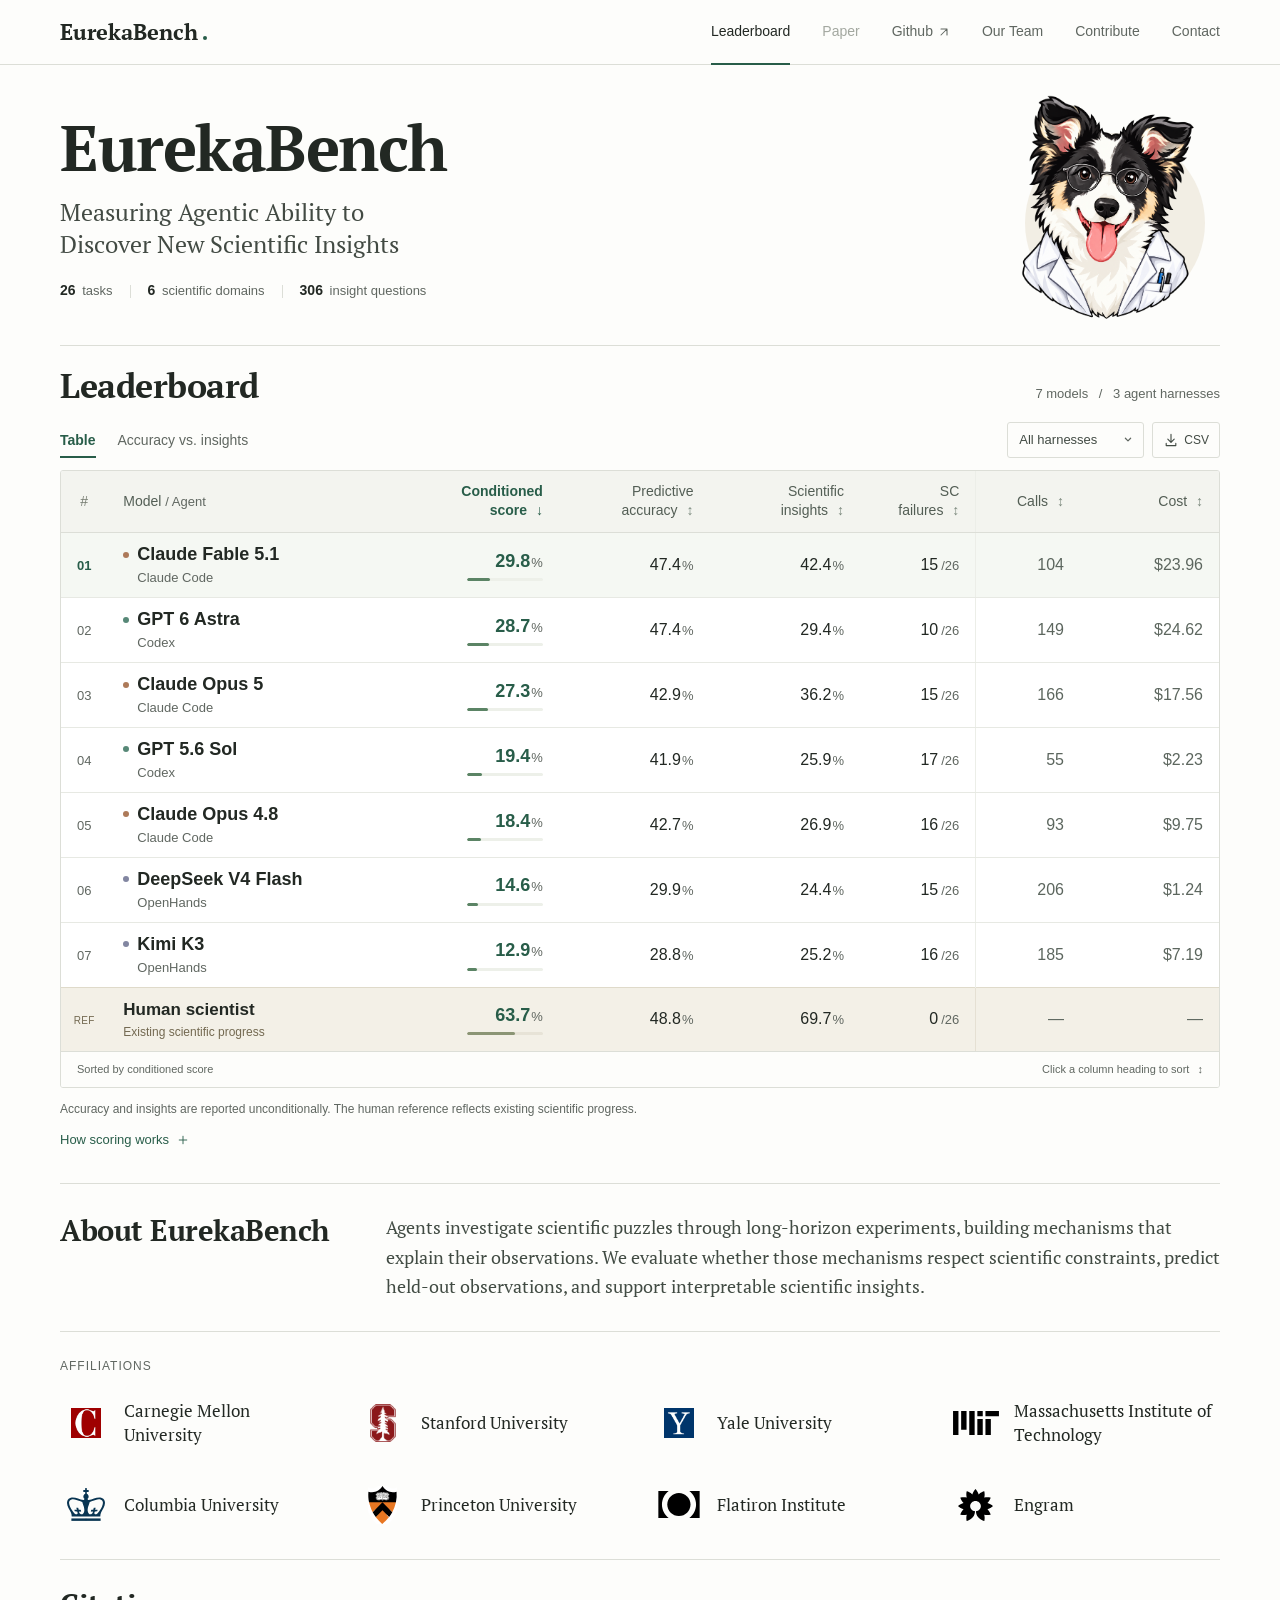
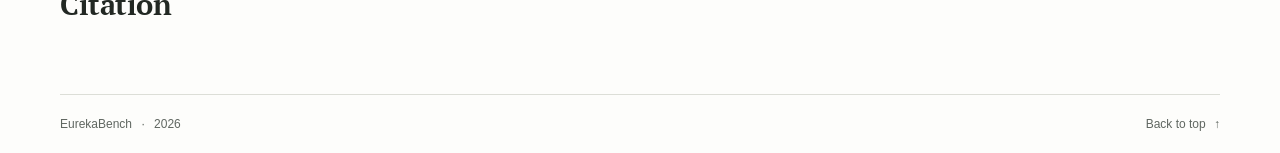
==== index.html @ bd85d1d8 "update" ====
<!doctype html>
<html lang="en">
<head>
  <meta charset="utf-8">
  <meta name="viewport" content="width=device-width, initial-scale=1">
  <meta name="theme-color" content="#faf9f6">
  <meta name="description" content="EurekaBench measures AI agents' ability to discover scientific insights through experiments. Explore results across 26 tasks and six scientific domains.">
  <meta property="og:title" content="EurekaBench">
  <meta property="og:description" content="Measuring Agentic Ability to Discover New Scientific Insights">
  <meta property="og:type" content="website">
  <title>EurekaBench — Scientific Discovery Benchmark</title>
  <link rel="icon" href="assets/eurekabench-logo.png" type="image/png">
  <link rel="stylesheet" href="styles.css">
  <link rel="stylesheet" href="scatter.css">
  <script src="app.js" defer></script>
  <script src="scatter.js" defer></script>
</head>
<body>
  <a class="skip-link" href="#main">Skip to content</a>
  <header class="site-header">
    <div class="header-inner">
      <a class="wordmark" href="index.html" aria-label="EurekaBench home">EurekaBench<span class="wordmark-dot" aria-hidden="true"></span></a>
      <nav aria-label="Main navigation">
        <a class="nav-link active" href="index.html" aria-current="page">Leaderboard</a>
        <span class="nav-link nav-link-unavailable" role="link" aria-disabled="true" title="Paper coming soon">Paper</span>
        <a class="nav-link" id="github-link" href="https://github.com/EurekaBench" target="_blank" rel="noopener">Github<svg aria-hidden="true" viewBox="0 0 16 16"><path d="M4 12 12 4M4 4h8v8"/></svg></a>
        <a class="nav-link" href="team.html">Our Team</a>
        <a class="nav-link" href="contribute.html">Contribute</a>
        <a class="nav-link" href="contact.html">Contact</a>
      </nav>
    </div>
  </header>

  <main id="main" class="page-width">
    <section class="hero" aria-labelledby="site-title">
      <div class="hero-copy">
        <h1 id="site-title">EurekaBench</h1>
        <p class="paper-title">Measuring Agentic Ability to<br>Discover New Scientific Insights</p>
        <div class="benchmark-stats" aria-label="Benchmark size">
          <span><strong>26</strong> tasks</span><i aria-hidden="true"></i>
          <span><strong>6</strong> scientific domains</span><i aria-hidden="true"></i>
          <span><strong>306</strong> insight questions</span>
        </div>
      </div>
      <div class="hero-art"><div class="logo-backdrop" aria-hidden="true"></div><img src="assets/eurekabench-logo.png" alt="EurekaBench's border collie scientist, wearing glasses and a lab coat" width="1254" height="1254" fetchpriority="high"></div>
    </section>

    <section class="leaderboard-section" id="leaderboard" aria-labelledby="leaderboard-title">
      <div class="section-header">
        <div class="heading-with-marker"><h2 id="leaderboard-title">Leaderboard</h2></div>
        <p id="results-status" class="leaderboard-summary" aria-live="polite"><strong>7</strong> models <span aria-hidden="true">/</span> <strong>3</strong> agent harnesses</p>
      </div>
      <div class="leaderboard-toolbar">
        <div class="results-view" role="tablist" aria-label="Results view"><button id="table-tab" type="button" role="tab" aria-selected="true" aria-controls="table-panel" tabindex="0">Table</button><button id="chart-tab" type="button" role="tab" aria-selected="false" aria-controls="chart-panel" tabindex="-1">Accuracy vs. insights</button></div>
        <div class="table-controls">
          <label class="select-wrap"><span class="visually-hidden">Filter by agent harness</span><select id="harness-filter"><option value="all">All harnesses</option><option value="Claude Code">Claude Code</option><option value="Codex">Codex</option><option value="OpenHands">OpenHands</option></select><svg aria-hidden="true" viewBox="0 0 16 16"><path d="m5 6 3 3 3-3"/></svg></label>
          <button id="download-results" class="download-button" type="button" aria-label="Download all leaderboard results as CSV" title="Download all results as CSV"><svg aria-hidden="true" viewBox="0 0 20 20"><path d="M10 3v10m-4-4 4 4 4-4M4 14v3h12v-3"/></svg><span>CSV</span></button>
        </div>
      </div>
      <div id="table-panel" role="tabpanel" aria-labelledby="table-tab">
      <div class="table-frame">
        <div class="table-scroll" tabindex="0" role="region" aria-label="EurekaBench leaderboard; scroll horizontally to see all columns on a small screen">
          <table id="results-table">
            <caption class="visually-hidden">Main manuscript results. AI models ranked by conditioned score. The human scientist reference is listed separately. Select a metric heading to sort.</caption>
            <colgroup><col class="rank-col"><col class="model-col"><col class="score-col"><col class="accuracy-col"><col class="insights-col"><col class="failures-col"><col class="calls-col"><col class="cost-col"></colgroup>
            <thead>
              <tr>
                <th scope="col" class="rank-heading">#</th>
                <th scope="col" class="model-heading">Model <span class="header-secondary">/ Agent</span></th>
                <th scope="col" aria-sort="descending"><button type="button" class="sort-button primary-sort" data-sort="score" aria-label="Sort by conditioned score">Conditioned<br>score <span class="sort-arrow" aria-hidden="true">↓</span></button></th>
                <th scope="col"><button type="button" class="sort-button" data-sort="accuracy" aria-label="Sort by predictive accuracy">Predictive<br>accuracy <span class="sort-arrow" aria-hidden="true">↕</span></button></th>
                <th scope="col"><button type="button" class="sort-button" data-sort="insights" aria-label="Sort by scientific insights">Scientific<br>insights <span class="sort-arrow" aria-hidden="true">↕</span></button></th>
                <th scope="col"><button type="button" class="sort-button" data-sort="failures" aria-label="Sort by scientific constraint failures">SC<br>failures <span class="sort-arrow" aria-hidden="true">↕</span></button></th>
                <th scope="col" class="efficiency-cell"><button type="button" class="sort-button" data-sort="calls" aria-label="Sort by calls">Calls <span class="sort-arrow" aria-hidden="true">↕</span></button></th>
                <th scope="col"><button type="button" class="sort-button" data-sort="cost" aria-label="Sort by cost in US dollars">Cost <span class="sort-arrow" aria-hidden="true">↕</span></button></th>
              </tr>
            </thead>
            <tbody id="model-results">
              <tr id="fable-51" class="is-leader" data-model="Claude Fable 5.1" data-harness="Claude Code" data-score="29.8" data-accuracy="47.4" data-insights="42.4" data-failures="15" data-calls="104" data-cost="23.96">
                <td><span class="rank">01</span></td>
                <td class="model-cell"><span class="model-name"><span class="provider-dot claude" aria-hidden="true"></span>Claude Fable 5.1</span><span class="harness">Claude Code</span></td>
                <td><span class="score-value">29.8<span class="unit">%</span></span><span class="score-track" aria-hidden="true"><span style="--score:29.8%"></span></span></td>
                <td>47.4<span class="unit">%</span></td>
                <td>42.4<span class="unit">%</span></td>
                <td>15<span class="failure-total">/26</span></td>
                <td class="efficiency-cell efficiency-number">104</td>
                <td class="efficiency-number">$23.96</td>
              </tr>
              <tr id="gpt-6-astra" class="" data-model="GPT 6 Astra" data-harness="Codex" data-score="28.7" data-accuracy="47.4" data-insights="29.4" data-failures="10" data-calls="149" data-cost="24.62">
                <td><span class="rank">02</span></td>
                <td class="model-cell"><span class="model-name"><span class="provider-dot codex" aria-hidden="true"></span>GPT 6 Astra</span><span class="harness">Codex</span></td>
                <td><span class="score-value">28.7<span class="unit">%</span></span><span class="score-track" aria-hidden="true"><span style="--score:28.7%"></span></span></td>
                <td>47.4<span class="unit">%</span></td>
                <td>29.4<span class="unit">%</span></td>
                <td>10<span class="failure-total">/26</span></td>
                <td class="efficiency-cell efficiency-number">149</td>
                <td class="efficiency-number">$24.62</td>
              </tr>
              <tr id="opus-5" class="" data-model="Claude Opus 5" data-harness="Claude Code" data-score="27.3" data-accuracy="42.9" data-insights="36.2" data-failures="15" data-calls="166" data-cost="17.56">
                <td><span class="rank">03</span></td>
                <td class="model-cell"><span class="model-name"><span class="provider-dot claude" aria-hidden="true"></span>Claude Opus 5</span><span class="harness">Claude Code</span></td>
                <td><span class="score-value">27.3<span class="unit">%</span></span><span class="score-track" aria-hidden="true"><span style="--score:27.3%"></span></span></td>
                <td>42.9<span class="unit">%</span></td>
                <td>36.2<span class="unit">%</span></td>
                <td>15<span class="failure-total">/26</span></td>
                <td class="efficiency-cell efficiency-number">166</td>
                <td class="efficiency-number">$17.56</td>
              </tr>
              <tr id="gpt-56-sol" class="" data-model="GPT 5.6 Sol" data-harness="Codex" data-score="19.4" data-accuracy="41.9" data-insights="25.9" data-failures="17" data-calls="55" data-cost="2.23">
                <td><span class="rank">04</span></td>
                <td class="model-cell"><span class="model-name"><span class="provider-dot codex" aria-hidden="true"></span>GPT 5.6 Sol</span><span class="harness">Codex</span></td>
                <td><span class="score-value">19.4<span class="unit">%</span></span><span class="score-track" aria-hidden="true"><span style="--score:19.4%"></span></span></td>
                <td>41.9<span class="unit">%</span></td>
                <td>25.9<span class="unit">%</span></td>
                <td>17<span class="failure-total">/26</span></td>
                <td class="efficiency-cell efficiency-number">55</td>
                <td class="efficiency-number">$2.23</td>
              </tr>
              <tr id="opus-48" class="" data-model="Claude Opus 4.8" data-harness="Claude Code" data-score="18.4" data-accuracy="42.7" data-insights="26.9" data-failures="16" data-calls="93" data-cost="9.75">
                <td><span class="rank">05</span></td>
                <td class="model-cell"><span class="model-name"><span class="provider-dot claude" aria-hidden="true"></span>Claude Opus 4.8</span><span class="harness">Claude Code</span></td>
                <td><span class="score-value">18.4<span class="unit">%</span></span><span class="score-track" aria-hidden="true"><span style="--score:18.4%"></span></span></td>
                <td>42.7<span class="unit">%</span></td>
                <td>26.9<span class="unit">%</span></td>
                <td>16<span class="failure-total">/26</span></td>
                <td class="efficiency-cell efficiency-number">93</td>
                <td class="efficiency-number">$9.75</td>
              </tr>
              <tr id="deepseek-v4-flash" class="" data-model="DeepSeek V4 Flash" data-harness="OpenHands" data-score="14.6" data-accuracy="29.9" data-insights="24.4" data-failures="15" data-calls="206" data-cost="1.24">
                <td><span class="rank">06</span></td>
                <td class="model-cell"><span class="model-name"><span class="provider-dot openhands" aria-hidden="true"></span>DeepSeek V4 Flash</span><span class="harness">OpenHands</span></td>
                <td><span class="score-value">14.6<span class="unit">%</span></span><span class="score-track" aria-hidden="true"><span style="--score:14.6%"></span></span></td>
                <td>29.9<span class="unit">%</span></td>
                <td>24.4<span class="unit">%</span></td>
                <td>15<span class="failure-total">/26</span></td>
                <td class="efficiency-cell efficiency-number">206</td>
                <td class="efficiency-number">$1.24</td>
              </tr>
              <tr id="kimi-k3" class="" data-model="Kimi K3" data-harness="OpenHands" data-score="12.9" data-accuracy="28.8" data-insights="25.2" data-failures="16" data-calls="185" data-cost="7.19">
                <td><span class="rank">07</span></td>
                <td class="model-cell"><span class="model-name"><span class="provider-dot openhands" aria-hidden="true"></span>Kimi K3</span><span class="harness">OpenHands</span></td>
                <td><span class="score-value">12.9<span class="unit">%</span></span><span class="score-track" aria-hidden="true"><span style="--score:12.9%"></span></span></td>
                <td>28.8<span class="unit">%</span></td>
                <td>25.2<span class="unit">%</span></td>
                <td>16<span class="failure-total">/26</span></td>
                <td class="efficiency-cell efficiency-number">185</td>
                <td class="efficiency-number">$7.19</td>
              </tr>
            </tbody>
            <tfoot>
              <tr id="human-reference" class="reference-row" data-model="Human scientist" data-harness="Human reference" data-score="63.7" data-accuracy="48.8" data-insights="69.7" data-failures="0" data-calls="" data-cost="">
                <td><span class="reference-label">REF</span></td>
                <td class="model-cell"><span class="model-name">Human scientist</span><span class="harness">Existing scientific progress</span></td>
                <td><span class="score-value">63.7<span class="unit">%</span></span><span class="score-track" aria-hidden="true"><span style="--score:63.7%"></span></span></td>
                <td>48.8<span class="unit">%</span></td>
                <td>69.7<span class="unit">%</span></td>
                <td>0<span class="failure-total">/26</span></td>
                <td class="efficiency-cell efficiency-number">—</td>
                <td class="efficiency-number">—</td>
              </tr>
            </tfoot>
          </table>
        </div>
        <div class="table-bottom"><p id="sort-status" aria-live="polite">Sorted by conditioned score</p><span class="desktop-table-hint">Click a column heading to sort <span aria-hidden="true">↕</span></span><span class="mobile-table-hint">Swipe for more metrics <span aria-hidden="true">→</span></span></div>
      </div>
      </div>
      <div id="chart-panel" role="tabpanel" aria-labelledby="chart-tab" hidden>
        <div id="scatter-chart"></div>
        <div id="chart-detail" aria-live="polite">Hover over a model for its scores. Select a point to keep its details visible.</div>
      </div>
      <div class="leaderboard-notes"><p>Accuracy and insights are reported unconditionally. The human reference reflects existing scientific progress.</p><details class="scoring-details"><summary>How scoring works <svg aria-hidden="true" viewBox="0 0 16 16"><path d="M8 3v10M3 8h10"/></svg></summary><div class="scoring-content"><div><h3>Conditioned score</h3><p>Predictive-accuracy points and insight points are divided by their total number of criteria. A submission scores zero if it fails any scientific constraint. Scores are computed separately for both judges, then averaged.</p></div><div><h3>Predictive accuracy & insights</h3><p>Accuracy measures predictions on held-out data. Insights measure what can be derived from the submitted mechanism, assuming it is correct. Judges may run additional experiments to interpret and extrapolate the mechanism.</p></div><div><h3>Scientific constraints & reference</h3><p>SC failures count completed problems that fail either judge’s constraint tests, out of 26. The human reference uses existing scientific findings, rather than a matched four-hour run.</p></div></div></details></div>
    </section>

    <section class="about-section" id="about" aria-labelledby="about-title"><div class="heading-with-marker"><h2 id="about-title">About EurekaBench</h2></div><p>Agents investigate scientific puzzles through long-horizon experiments, building mechanisms that explain their observations. We evaluate whether those mechanisms respect scientific constraints, predict held-out observations, and support interpretable scientific insights.</p></section>

      <section class="institution-section home-affiliations" aria-labelledby="home-institutions-title">
        <h2 class="eyebrow" id="home-institutions-title">AFFILIATIONS</h2>
        <ul class="institution-list">
          <li class="institution institution-cmu"><a class="institution-link" href="https://www.cmu.edu/" target="_blank" rel="noopener noreferrer" title="Carnegie Mellon University"><span class="institution-mark" aria-hidden="true"><img src="assets/institutions/cmu-icon.ico" alt="" loading="lazy"></span><span class="institution-name">Carnegie Mellon University</span></a></li>
          <li class="institution institution-stanford"><a class="institution-link" href="https://www.stanford.edu/" target="_blank" rel="noopener noreferrer" title="Stanford University"><span class="institution-mark" aria-hidden="true"><img src="assets/institutions/stanford-icon.png" alt="" loading="lazy"></span><span class="institution-name">Stanford University</span></a></li>
          <li class="institution institution-yale"><a class="institution-link" href="https://www.yale.edu/" target="_blank" rel="noopener noreferrer" title="Yale University"><span class="institution-mark" aria-hidden="true"><img src="assets/institutions/yale-icon.png" alt="" loading="lazy"></span><span class="institution-name">Yale University</span></a></li>
          <li class="institution institution-mit"><a class="institution-link" href="https://www.mit.edu/" target="_blank" rel="noopener noreferrer" title="Massachusetts Institute of Technology"><span class="institution-mark" aria-hidden="true"><img src="assets/institutions/mit-icon.svg" alt="" loading="lazy"></span><span class="institution-name">Massachusetts Institute of Technology</span></a></li>
          <li class="institution institution-columbia"><a class="institution-link" href="https://www.columbia.edu/" target="_blank" rel="noopener noreferrer" title="Columbia University"><span class="institution-mark" aria-hidden="true"><img src="assets/institutions/columbia-icon.svg" alt="" loading="lazy"></span><span class="institution-name">Columbia University</span></a></li>
          <li class="institution institution-princeton"><a class="institution-link" href="https://www.princeton.edu/" target="_blank" rel="noopener noreferrer" title="Princeton University"><span class="institution-mark" aria-hidden="true"><img src="assets/institutions/princeton-icon.svg" alt="" loading="lazy"></span><span class="institution-name">Princeton University</span></a></li>
          <li class="institution institution-flatiron"><a class="institution-link" href="https://www.simonsfoundation.org/flatiron/" target="_blank" rel="noopener noreferrer" title="Flatiron Institute"><span class="institution-mark dark-logo" aria-hidden="true"><img src="assets/institutions/flatiron-icon.svg" alt="" loading="lazy"></span><span class="institution-name">Flatiron Institute</span></a></li>
          <li class="institution institution-engram"><a class="institution-link" href="https://engram.com/" target="_blank" rel="noopener noreferrer" title="Engram"><span class="institution-mark dark-logo" aria-hidden="true"><img src="assets/institutions/engram-icon.svg" alt="" loading="lazy"></span><span class="institution-name">Engram</span></a></li>
        </ul>
      </section>

      <section id="citation" class="citation-section" aria-labelledby="citation-title"><h2 id="citation-title">Citation</h2><pre id="citation-entry" class="citation-entry" aria-label="Citation entry, to be added"></pre></section>
  </main>

  <footer class="site-footer page-width"><span>EurekaBench <span aria-hidden="true">·</span> 2026</span><a href="#main">Back to top <span aria-hidden="true">↑</span></a></footer>
</body>
</html>
---- styles.css ----
@font-face { font-family: "PT Serif"; src: url("assets/fonts/pt-serif-regular.ttf") format("truetype"); font-weight: 400; font-style: normal; font-display: swap; }
@font-face { font-family: "PT Serif"; src: url("assets/fonts/pt-serif-bold.ttf") format("truetype"); font-weight: 700; font-style: normal; font-display: swap; }
:root {
  --paper: #fdfdfb;
  --white: #fff;
  --ink: #222823;
  --muted: #606761;
  --faint: #747b70;
  --green: #285d49;
  --green-light: #eff4ef;
  --line: #dcded7;
  --warm: #f2eee4;
  --sans: Arial, Helvetica, sans-serif;
  --serif: "PT Serif", Georgia, "Times New Roman", serif;
  --mono: "SFMono-Regular", Consolas, monospace;
  color-scheme: light;
}
* { box-sizing: border-box; }
html { scroll-behavior: auto; scroll-padding-top: 88px; }
body { margin: 0; background: var(--paper); color: var(--ink); font: 16px/1.55 var(--sans); -webkit-font-smoothing: antialiased; }
button, select { font: inherit; }
a { color: inherit; text-decoration: none; }
button, a, select, summary { -webkit-tap-highlight-color: transparent; }
button, summary { cursor: pointer; }
button { color: inherit; border: 0; touch-action: manipulation; }
button:focus-visible, a:focus-visible, select:focus-visible, summary:focus-visible, [tabindex]:focus-visible { outline: 2px solid var(--green); outline-offset: 4px; }
h1, h2, h3, p, ul, ol { margin: 0; }
ul { padding: 0; list-style: none; }
svg { fill: none; stroke: currentColor; stroke-width: 1.4; stroke-linecap: round; stroke-linejoin: round; }
[hidden] { display: none !important; }
.page-width { width: min(1160px, calc(100% - 80px)); margin-inline: auto; }
.visually-hidden { position: absolute; width: 1px; height: 1px; padding: 0; margin: -1px; overflow: hidden; clip: rect(0,0,0,0); white-space: nowrap; border: 0; }
.skip-link { position: fixed; top: -60px; left: 20px; z-index: 100; padding: 10px 20px; background: var(--white); border: 1px solid var(--green); }
.skip-link:focus { top: 12px; }

/* Journal typography: a traditional serif for reading, Arial for data and controls. */
.site-header { height: 65px; border-bottom: 1px solid var(--line); position: sticky; top: 0; z-index: 20; background: var(--paper); }
.header-inner { width: min(1160px, calc(100% - 80px)); height: 100%; margin: auto; display: flex; align-items: center; justify-content: space-between; gap: 28px; }
.wordmark { display: flex; align-items: baseline; gap: 5px; font: 700 22px/1 var(--serif); }
.wordmark-dot { display: inline-block; width: 4px; height: 4px; border-radius: 50%; background: var(--green); }
nav { height: 100%; display: flex; align-items: center; gap: 32px; }
.nav-link { height: 100%; display: inline-flex; align-items: center; gap: 5px; font-size: 14px; color: var(--muted); position: relative; }
.nav-link:hover, .nav-link.active { color: var(--ink); }
.nav-link.active::after { content: ""; position: absolute; bottom: -1px; height: 2px; background: var(--green); left: 0; right: 0; }
.nav-link svg { width: 12px; height: 12px; color: var(--muted); }
.hero { display: grid; grid-template-columns: 1fr 224px; align-items: center; gap: 44px; padding: 30px 0 26px; }
h1 { font: 700 clamp(46px, 5vw, 64px)/1.12 var(--serif); letter-spacing: -1.5px; margin: 0 0 12px; }
.paper-title { font: 400 24px/1.35 var(--serif); color: #424a43; }
.benchmark-stats { display: flex; align-items: center; gap: 17px; margin-top: 20px; color: var(--muted); font-size: 13px; white-space: nowrap; }
.benchmark-stats strong { font-size: 14px; font-weight: 700; color: var(--ink); margin-right: 3px; }
.benchmark-stats i { height: 13px; width: 1px; background: var(--line); }
.hero-art { position: relative; display: grid; place-items: center; width: 224px; height: 224px; }
.logo-backdrop { position: absolute; width: 180px; height: 180px; border-radius: 50%; background: var(--warm); bottom: 6px; right: 15px; }
.hero-art img { display: block; width: 224px; height: 224px; position: relative; z-index: 1; object-fit: contain; }

/* Results lead the page. Keep rows compact while giving the values readable type. */
.leaderboard-section { padding-top: 20px; border-top: 1px solid var(--line); }
.section-header { display: flex; align-items: baseline; justify-content: space-between; gap: 24px; }
.heading-with-marker { display: flex; align-items: center; }
h2 { font: 700 34px/1.2 var(--serif); letter-spacing: -.5px; }
.leaderboard-summary { font-size: 13px; color: var(--muted); }
.leaderboard-summary strong { font-weight: 400; }
.leaderboard-summary span { margin-inline: 7px; }
.leaderboard-toolbar { margin: 15px 0 12px; display: flex; align-items: center; justify-content: space-between; gap: 16px; }
.results-view { display: flex; align-self: stretch; align-items: stretch; gap: 22px; }
.results-view button { position: relative; padding: 7px 0; background: transparent; color: var(--muted); font-size: 14px; line-height: 1.3; }
.results-view button[aria-selected="true"] { color: var(--green); font-weight: 700; }
.results-view button[aria-selected="true"]::after { content: ""; position: absolute; height: 2px; background: var(--green); bottom: 0; left: 0; right: 0; }
.results-view button:hover { color: var(--green); }
.table-controls { display: flex; gap: 8px; }
.select-wrap { display: block; position: relative; }
.select-wrap select { appearance: none; -webkit-appearance: none; cursor: pointer; border: 1px solid var(--line); border-radius: 3px; background: transparent; padding: 7px 31px 7px 11px; font-size: 13px; color: #424b44; height: 36px; min-width: 137px; }
.select-wrap svg { width: 14px; height: 14px; position: absolute; right: 9px; top: 11px; pointer-events: none; color: var(--muted); }
.download-button { display: flex; align-items: center; justify-content: center; gap: 5px; padding: 6px 10px; background: transparent; border: 1px solid var(--line); border-radius: 3px; color: #424b44; font-size: 12px; }
.download-button:hover { background: var(--white); }
.download-button svg { height: 16px; width: 16px; }
.table-frame { border: 1px solid var(--line); background: var(--white); border-radius: 3px; overflow: hidden; }
.table-scroll { overflow-x: auto; scrollbar-width: thin; scrollbar-color: #ccd6cc transparent; }
table { width: 100%; min-width: 1040px; border-collapse: collapse; table-layout: fixed; font-size: 16px; font-variant-numeric: tabular-nums; white-space: nowrap; }
.rank-col { width: 4%; }.model-col { width: 25%; }.score-col { width: 14%; }.accuracy-col { width: 13%; }.insights-col { width: 13%; }.failures-col { width: 10%; }.calls-col { width: 9%; }.cost-col { width: 12%; }
thead { background: #f3f4ef; }
th { text-align: right; font-weight: 400; color: #535e55; padding: 11px 16px; line-height: 1.4; font-size: 14px; border-bottom: 1px solid var(--line); vertical-align: middle; }
.rank-heading { text-align: center; padding-inline: 8px; color: var(--faint); }
.model-heading { text-align: left; }
.header-secondary { font-size: 13px; color: var(--muted); }
.sort-button { background: transparent; padding: 0; color: inherit; text-align: right; font-size: 14px; line-height: 1.4; white-space: nowrap; }
.sort-button:hover { color: var(--green); }
th[aria-sort] .sort-button { color: var(--green); font-weight: 700; }
.sort-arrow { display: inline-block; width: 10px; margin-left: 2px; color: #7b897d; font-size: 14px; }
th[aria-sort] .sort-arrow { color: var(--green); }
td { text-align: right; padding: 10px 16px; border-bottom: 1px solid #e7e9e3; vertical-align: middle; font-size: 16px; line-height: 1.35; }
td:first-child { padding-inline: 8px; text-align: center; }
td.model-cell { text-align: left; }
.rank { font: 13px var(--sans); color: var(--muted); }
.model-name { font-size: 18px; font-weight: 600; display: flex; align-items: center; gap: 8px; line-height: 1.3; }
.provider-dot { display: inline-block; flex-shrink: 0; width: 6px; height: 6px; border-radius: 50%; background: #ad7a59; }
.provider-dot.codex { background: #578877; }
.provider-dot.openhands { background: #8286a1; }
.harness { font-size: 13px; color: var(--muted); display: block; margin-top: 3px; padding-left: 14px; line-height: 1.35; }
.score-value { font-weight: 700; color: var(--green); font-size: 18px; }
.unit { font-size: 13px; font-weight: 400; color: var(--muted); margin-left: 1px; }
.score-track { display: block; width: 76px; height: 3px; margin-top: 5px; margin-left: auto; background: #edf0e9; border-radius: 2px; overflow: hidden; }
.score-track span { display: block; height: 100%; width: var(--score); background: #5b8465; border-radius: 2px; }
.failure-total { font-size: 13px; color: var(--muted); margin-left: 3px; }
.efficiency-cell { border-left: 1px solid #eceee8; }
.efficiency-number { color: #5c665e; font-size: 16px; }
tbody tr:hover { background: #fafbf8; }
tbody tr.is-leader { background: #f5f8f3; }
tbody tr.is-leader .rank { color: var(--green); font-weight: 700; }
tbody tr:last-child td { border-bottom: 0; }
tfoot { background: #f3f0e7; }
tfoot td { border-top: 1px solid #dfdaca; border-bottom: 0; padding-block: 11px; }
tfoot .reference-label { font: 10px var(--sans); letter-spacing: .3px; color: #736951; }
tfoot .model-name { font-size: 17px; }
tfoot .harness { padding-left: 0; color: #736951; font-size: 12px; }
tfoot .score-track { background: #e7e3d7; }
tfoot .score-track span { background: #8b9575; }
tfoot .efficiency-cell { border-left-color: #e5e0d3; }
.table-bottom { display: flex; justify-content: space-between; gap: 20px; align-items: center; border-top: 1px solid var(--line); padding: 9px 16px; background: #fdfdfb; color: var(--muted); font-size: 11px; }
.table-bottom > span > span { margin-left: 5px; }
.mobile-table-hint { display: none; }
#chart-panel { border: 1px solid var(--line); border-radius: 3px; background: var(--white); padding-top: 15px; }
.leaderboard-notes { padding-top: 12px; }
.leaderboard-notes > p { font-size: 12px; color: var(--muted); line-height: 1.65; }
.scoring-details { margin-top: 6px; }
summary { list-style: none; }
summary::-webkit-details-marker { display: none; }
.scoring-details summary, .affiliation-details summary { display: inline-flex; align-items: center; gap: 8px; color: var(--green); font-size: 13px; padding: 4px 0; }
.scoring-details summary svg, .affiliation-details summary svg { width: 12px; height: 12px; stroke-width: 1.2; }
details[open] > summary svg { transform: rotate(45deg); }
.scoring-content { display: grid; grid-template-columns: repeat(3,1fr); gap: 30px; padding: 17px 0 6px; }
.scoring-content h3 { font-size: 14px; font-weight: 700; margin-bottom: 7px; }
.scoring-content p { font-size: 13px; line-height: 1.7; color: var(--muted); }

.about-section { display: grid; grid-template-columns: 290px 1fr; gap: 36px; padding: 29px 0; margin-top: 29px; border-top: 1px solid var(--line); border-bottom: 1px solid var(--line); align-items: start; }
.about-section h2, .team-section h2 { font-size: 29px; }
.about-section > p { font: 400 18px/1.65 var(--serif); color: #414b43; }
.team-section { padding-top: 30px; }
.author-list { display: flex; justify-content: flex-start; flex-wrap: wrap; gap: 14px 18px; margin: 21px 0 29px; }
.author-list li { font: 400 17px/1.55 var(--serif); white-space: nowrap; }
.author-link { text-decoration: none; text-underline-offset: 4px; text-decoration-thickness: 1px; }
.author-link:hover { color: var(--green); text-decoration: underline; }
.author-list sup { font-family: var(--sans); font-size: 10px; color: var(--green); margin-left: 4px; position: relative; top: -2px; line-height: 0; }
.author-affiliations:hover { color: var(--green); text-decoration: underline; }
.institution-section { border-top: 1px solid var(--line); padding: 21px 0 19px; }
.home-affiliations { border-top: 0; border-bottom: 1px solid var(--line); padding: 25px 0 24px; }
.eyebrow { font: 400 12px/1.5 var(--sans); letter-spacing: 1px; color: var(--muted); }
.institution-section .eyebrow { margin-bottom: 18px; }
.institution-list { display: grid; grid-template-columns: repeat(4,minmax(0,1fr)); gap: 22px 26px; align-items: stretch; }
.institution-list li { min-width: 0; }
.institution-link { display: flex; width: 100%; height: 100%; min-height: 60px; align-items: center; gap: 12px; padding: 3px 0; }
.institution-mark { display: flex; width: 52px; height: 44px; flex: 0 0 52px; justify-content: center; align-items: center; }
.institution-mark img { display: block; width: auto; height: auto; max-width: 52px; max-height: 44px; object-fit: contain; }
/* Balance the visible weight of each mark, including wide and narrow symbols. */
.institution-cmu .institution-mark img, .institution-yale .institution-mark img { height: 30px; }
.institution-stanford .institution-mark img, .institution-princeton .institution-mark img { height: 38px; }
.institution-mit .institution-mark img { width: 46px; }
.institution-flatiron .institution-mark img { width: 42px; }
.institution-engram .institution-mark img { height: 32px; }
.institution-columbia .institution-mark img { height: 33px; }
.institution-mark.dark-logo { background: transparent; }

.institution-mark.dark-logo img { filter: brightness(0); }
.institution-name { font: 400 17px/1.4 var(--serif); color: var(--ink); }
.institution-link:hover .institution-name { color: var(--green); text-decoration: underline; text-underline-offset: 4px; }
.affiliation-details { margin-top: 8px; }
.affiliation-details summary { color: var(--muted); font-size: 12px; }
.full-affiliation-list { display: grid; grid-template-columns: repeat(2,1fr); gap: 9px 36px; list-style: none; padding: 20px 0 0; }
.full-affiliation-list li { display: flex; align-items: baseline; gap: 9px; color: var(--muted); font-size: 12px; line-height: 1.7; scroll-margin-top: 90px; }
.affiliation-number { font: 11px var(--sans); color: var(--green); min-width: 15px; }
.full-affiliation-list li:target { color: var(--green); background: var(--green-light); }
.author-note { font-size: 12px; color: var(--muted); line-height: 1.7; margin-top: 18px; max-width: 820px; }
.site-footer { margin-top: 35px; border-top: 1px solid var(--line); padding-block: 20px; display: flex; justify-content: space-between; align-items: center; color: var(--muted); font-size: 12px; }
.site-footer > span > span { margin-inline: 6px; }
.site-footer > a > span { margin-left: 5px; }


/* Structured contributions and paper reference information. */
.contribute-section { margin-top: 30px; padding-top: 27px; border-top: 1px solid var(--line); }
.contribute-section h2, .contact-section h2, .citation-section h2 { font-size: 29px; }
.contribute-intro { font: 400 18px/1.6 var(--serif); color: #414b43; margin-top: 9px; }
.contribution-kinds { display: flex; gap: 26px; margin-top: 15px; border-bottom: 1px solid var(--line); }
.contribution-kinds button { padding: 10px 0; background: transparent; font-size: 16px; line-height: 1.4; color: var(--muted); border-bottom: 2px solid transparent; margin-bottom: -1px; }
.contribution-kinds button[aria-pressed="true"] { color: var(--green); border-bottom-color: var(--green); font-weight: 600; }
.contribution-form { display: grid; grid-template-columns: repeat(2,minmax(0,1fr)); gap: 18px 26px; margin-top: 21px; }
.contribution-field { min-width: 0; }
.contribution-custom-domain { margin-top: 12px; }
.contribution-field label { display: block; font-size: 14px; font-weight: 600; margin-bottom: 6px; }
.optional { font-weight: 400; color: var(--muted); }
.contribution-field input, .contribution-field select, .contribution-field textarea, .contribution-draft { display: block; width: 100%; min-height: 41px; border: 1px solid #cdd2c8; border-radius: 2px; padding: 9px 11px; background: var(--white); color: var(--ink); font: 400 15px/1.5 var(--sans); }
.contribution-field textarea, .contribution-draft { resize: vertical; }
.contribution-field input:focus-visible, .contribution-field select:focus-visible, .contribution-field textarea:focus-visible, .contribution-draft:focus-visible { outline: 2px solid var(--green); outline-offset: 2px; }
.contribution-field-wide, .contribution-actions, .contribution-status, .contribution-draft { grid-column: 1 / -1; }
.field-help { font-size: 12px; line-height: 1.5; margin-top: 6px; color: var(--muted); }
.contribution-actions { display: flex; align-items: center; gap: 12px; flex-wrap: wrap; }
.contribution-submit, .contribution-copy { min-height: 42px; border-radius: 2px; padding: 9px 15px; font-size: 14px; }
.contribution-submit { color: var(--white); background: var(--green); }
.contribution-submit:hover { background: #1e4a39; }
.contribution-submit span { margin-left: 7px; }
.contribution-copy { background: transparent; border: 1px solid #cdd2c8; }
.contribution-copy:hover { background: var(--green-light); }
.contribution-actions p { color: var(--muted); font-size: 13px; margin-left: auto; }
.contribution-actions a, .contribution-noscript a { color: var(--green); text-decoration: underline; text-underline-offset: 3px; }
.contribution-status { font-size: 13px; color: var(--green); }
.contribution-status:empty { display: none; }
.contribution-draft { font: 13px/1.6 var(--mono); }

.contact-email { display: inline-block; color: var(--green); font-size: 16px; margin-top: 12px; text-decoration: underline; text-underline-offset: 4px; }
.contact-email span { margin-left: 5px; }
.citation-entry { min-height: 25px; margin: 12px 0 0; font: 13px/1.7 var(--mono); white-space: pre-wrap; }

@media (max-width: 1100px) {
  .page-width, .header-inner { width: calc(100% - 56px); }
  .hero { grid-template-columns: 1fr 195px; gap: 28px; padding-block: 27px; }
  .hero-art, .hero-art img { width: 195px; height: 195px; }
  .logo-backdrop { width: 158px; height: 158px; right: 12px; }
  h1 { font-size: 54px; }
  .paper-title { font-size: 22px; }
}
@media (max-width: 800px) {
  .page-width, .header-inner { width: calc(100% - 40px); }
  nav { gap: 22px; }
  .wordmark { font-size: 20px; }
  .nav-link { font-size: 13px; }
  .hero { grid-template-columns: 1fr 160px; gap: 18px; }
  .hero-art, .hero-art img { width: 160px; height: 160px; }
  .logo-backdrop { width: 130px; height: 130px; right: 9px; bottom: 3px; }
  h1 { font-size: 48px; }
  .paper-title { font-size: 21px; }
  .benchmark-stats { font-size: 12px; gap: 12px; }
  .benchmark-stats strong { font-size: 13px; }
  .about-section { grid-template-columns: 1fr; gap: 14px; }
  .about-section > p { font-size: 17px; }
  .scoring-content { grid-template-columns: 1fr; gap: 18px; }
}
@media (max-width: 900px) {
  .institution-list { grid-template-columns: repeat(2,minmax(0,1fr)); gap: 16px 24px; }
}
@media (max-width: 520px) {
  .institution-list { grid-template-columns: 1fr; gap: 12px; }
  .institution-link { min-height: 46px; }
}
@media (max-width: 620px) {
  html { scroll-padding-top: 112px; }
  .page-width, .header-inner { width: calc(100% - 32px); }
  .site-header { height: auto; }
  .header-inner { flex-wrap: wrap; justify-content: center; gap: 0; padding-top: 13px; }
  .wordmark { font-size: 20px; }
  nav { width: 100%; height: 43px; justify-content: space-between; gap: 0; max-width: 370px; }
  .nav-link { font-size: 13px; }
  .hero { position: relative; display: block; padding: 26px 0 23px; }
  .hero-copy { position: relative; z-index: 1; }
  h1 { font-size: clamp(36px, 8vw, 46px); letter-spacing: -1px; margin-bottom: 12px; padding-right: 73px; min-height: 40px; }
  .hero-art { position: absolute; top: 12px; right: -4px; width: 76px; height: 76px; }
  .hero-art img { width: 76px; height: 76px; }
  .logo-backdrop { width: 64px; height: 64px; right: 4px; bottom: 0; }
  .paper-title { font-size: 20px; line-height: 1.35; }
  .benchmark-stats { margin-top: 17px; font-size: 11px; gap: 10px; }
  .benchmark-stats strong { font-size: 12px; margin-right: 1px; }
  .benchmark-stats i { height: 11px; flex-shrink: 0; }
  .leaderboard-section { padding-top: 19px; }
  .section-header { flex-wrap: wrap; gap: 4px; }
  h2 { font-size: 31px; }
  .leaderboard-summary { font-size: 12px; }
  .leaderboard-toolbar { flex-wrap: wrap; gap: 12px 8px; margin: 13px 0 11px; }
  .results-view { gap: 18px; }
  .results-view button { font-size: 13px; }
  .table-controls { gap: 6px; margin-left: auto; }
  .select-wrap select { font-size: 12px; min-width: 124px; height: 34px; padding: 6px 28px 6px 9px; }
  .select-wrap svg { top: 10px; }
  .download-button { padding: 6px 8px; }
  .download-button span { display: none; }
  #results-table { width: 989px; min-width: 989px; }
  .rank-col { width: 34px; }.model-col { width: 210px; }.score-col { width: 138px; }.accuracy-col { width: 143px; }.insights-col { width: 133px; }.failures-col { width: 122px; }.calls-col { width: 91px; }.cost-col { width: 118px; }
  th, td { padding-inline: 13px; }
  th:first-child, td:first-child { position: sticky; left: 0; z-index: 2; padding-inline: 4px; }
  th:nth-child(2), td:nth-child(2) { position: sticky; left: 34px; z-index: 2; border-right: 1px solid #e7e9e3; }
  th:first-child, th:nth-child(2) { background: #f3f4ef; z-index: 3; }
  tbody td:first-child, tbody td:nth-child(2) { background: var(--white); }
  tbody .is-leader td:first-child, tbody .is-leader td:nth-child(2) { background: #f5f8f3; }
  tfoot td:first-child, tfoot td:nth-child(2) { background: #f3f0e7; }
  .model-name { font-size: 16px; white-space: normal; line-height: 1.35; gap: 7px; }
  .harness { font-size: 12px; padding-left: 13px; }
  tfoot .model-name { font-size: 16px; }
  tfoot .harness { white-space: normal; font-size: 11px; }
  .score-value { font-size: 18px; }
  .desktop-table-hint { display: none; }.mobile-table-hint { display: inline; }
  .table-bottom { font-size: 10px; gap: 12px; flex-wrap: wrap; padding: 9px 12px; }
  .leaderboard-notes > p { font-size: 11px; }
  .about-section { padding-block: 23px; margin-top: 24px; }
  .about-section h2, .team-section h2 { font-size: 27px; }
  .team-section { padding-top: 23px; }
  .author-list { margin: 19px 0 25px; gap: 14px 23px; }
  .author-list li { font-size: 16px; }
  .author-list sup { font-size: 9px; margin-left: 3px; }
  .full-affiliation-list { grid-template-columns: 1fr; gap: 9px; }
  .full-affiliation-list li { scroll-margin-top: 112px; }
  .site-footer { margin-top: 27px; font-size: 11px; padding-block: 17px; }
}
@media (max-width: 390px) {
  .leaderboard-summary { flex-basis: 100%; }
  .results-view { flex-basis: 100%; }
  .table-controls { margin-left: 0; }
  .benchmark-stats { font-size: 10px; gap: 7px; }
  .benchmark-stats strong { font-size: 11px; }
  h1 { font-size: 34px; }
  .hero-art, .hero-art img { width: 65px; height: 65px; }
  .hero-art { right: -5px; top: 15px; }
  .logo-backdrop { width: 54px; height: 54px; }
  .paper-title { font-size: 18px; }
  .model-col { width: 176px; }
  #results-table { width: 955px; min-width: 955px; }
}
@media (max-width: 430px) {
  #results-table { width: calc(100vw + 573px); min-width: calc(100vw + 573px); }
  .rank-col { width: 30px; }
  .model-col { width: calc(100vw - 176px); }
  .score-col { width: 112px; }
  th:nth-child(2), td:nth-child(2) { left: 30px; }
}
@media (prefers-reduced-motion: reduce) {
  html { scroll-behavior: auto; }
  * { transition: none !important; }
}

@media (min-width: 621px) and (max-width: 820px) {
  .site-header { height: auto; }
  .header-inner { flex-wrap: wrap; padding-top: 13px; gap: 5px; }
  .wordmark { flex-basis: 100%; }
  nav { width: 100%; justify-content: space-between; height: 41px; gap: 12px; }
  html { scroll-padding-top: 108px; }
}
@media (max-width: 620px) {
  html { scroll-padding-top: 136px; }
  nav { display: grid; grid-template-columns: repeat(4,minmax(0,1fr)); max-width: none; height: auto; padding-top: 7px; }
  .nav-link { justify-content: center; min-height: 34px; font-size: 12px; }
  .contribute-section { margin-top: 25px; padding-top: 23px; }
  .contribute-section h2, .contact-section h2, .citation-section h2 { font-size: 27px; }
  .contribute-intro { font-size: 17px; }
  .contribution-kinds { gap: 20px; }
  .contribution-kinds button { font-size: 14px; text-align: left; }
  .contribution-form { grid-template-columns: 1fr; gap: 16px; }
  .contribution-field input, .contribution-field select, .contribution-field textarea { font-size: 16px; }
  .contribution-actions p { margin-left: 0; flex-basis: 100%; }

  .full-affiliation-list li { scroll-margin-top: 136px; }
}

.citation-section { margin-top: 24px; padding-top: 24px; border-top: 1px solid var(--line); }
.contact-section { margin-top: 30px; padding-top: 27px; border-top: 1px solid var(--line); }

/* Navigation opens independent documents; only the home page contains results. */
.standalone-page { min-height: calc(100svh - 170px); padding-top: 35px; }
.page-title { margin: 0; padding: 0; min-height: 0; font: 700 36px/1.2 var(--serif); letter-spacing: -.5px; }
.standalone-page > .team-section, .standalone-page > .contribute-section, .standalone-page > .contact-section { margin-top: 0; padding-top: 0; border-top: 0; }
.standalone-page .author-list { margin-top: 25px; }
.standalone-page .contact-email { margin-top: 20px; font-size: 18px; }
.citation-section { margin-top: 0; padding-top: 27px; border-top: 0; }
@media (max-width: 620px) {
  .standalone-page { padding-top: 25px; min-height: calc(100svh - 206px); }
  .page-title { font-size: 31px; padding-right: 0; }
  nav { grid-template-columns: repeat(3,minmax(0,1fr)); }
}

.nav-link-unavailable { color: var(--faint); cursor: default; opacity: .65; }
---- scatter.css ----
.scatter-host{position:relative;width:100%;min-width:0;color:var(--muted,#66726b);font-family:var(--sans,sans-serif)}
.scatter-svg{display:block;width:100%;height:auto;overflow:visible;font-family:inherit;fill:none;stroke:none}
.scatter-grid{stroke:#e6e9e3;stroke-width:1;stroke-dasharray:3 5;vector-effect:non-scaling-stroke}
.scatter-axis,.scatter-x-tick{stroke:#bdc7bd;stroke-width:1;vector-effect:non-scaling-stroke}
.scatter-tick{fill:var(--muted,#66726b);font-size:16px;font-variant-numeric:tabular-nums}
.scatter-axis-title{fill:#4f5c53;font-size:16px;font-weight:500;letter-spacing:0}
.scatter-claude{--scatter-color:#bd694b}
.scatter-openai{--scatter-color:#202925}
.scatter-deepseek{--scatter-color:#4c63e9}
.scatter-kimi{--scatter-color:#333e49}
.scatter-human{--scatter-color:#b68a27}
.scatter-point{cursor:pointer;outline:none;color:var(--scatter-color);-webkit-tap-highlight-color:transparent}
.scatter-label{fill:var(--ink,#28322e);font-size:18px;font-weight:500;letter-spacing:0;paint-order:stroke;stroke:var(--white,#fff);stroke-width:3px;stroke-linejoin:round}
.scatter-model-logo{pointer-events:none}
.scatter-human-mark{fill:none;stroke:var(--scatter-color);stroke-width:3.5;stroke-linecap:round;vector-effect:non-scaling-stroke}
.scatter-halo{fill:transparent;stroke:transparent;stroke-width:1.5;vector-effect:non-scaling-stroke}
.scatter-hit{fill:transparent;stroke:none}
.scatter-point:hover .scatter-halo,.scatter-point:focus-visible .scatter-halo,.scatter-point.scatter-selected .scatter-halo{fill:var(--scatter-color);fill-opacity:.1;stroke:var(--scatter-color);stroke-opacity:.55}
.scatter-tooltip{position:absolute;z-index:4;max-width:calc(100% - 12px);padding:11px 14px;background:#fff;border:1px solid #d9e1d8;border-radius:6px;box-shadow:0 4px 16px #253e3010;pointer-events:none;color:#25372d;line-height:1.5;font-size:15px}
.scatter-tooltip[hidden]{display:none}
.scatter-tooltip-name,.scatter-tooltip-values{display:block}
.scatter-tooltip-name{font-size:17px;font-weight:600;margin-bottom:2px}
.scatter-tooltip-values{color:var(--muted,#66726b)}
.scatter-legend{display:flex;align-items:center;justify-content:center;flex-wrap:wrap;gap:10px 25px;padding:7px 12px 17px;font-size:15px;line-height:1.4}
.scatter-legend-item{display:inline-flex;align-items:center;gap:8px;white-space:nowrap}
.scatter-legend-mark{display:inline-block;width:21px;height:21px;object-fit:contain;flex:none}
.scatter-human .scatter-legend-mark{color:var(--scatter-color);font-size:29px;font-weight:600;line-height:21px;text-align:center}
.scatter-detail{border-top:1px solid var(--line,#e3e4dd);padding:16px 20px;min-height:85px;color:var(--muted,#66726b);font-family:var(--sans,sans-serif);font-size:16px;line-height:1.6;display:flex;align-items:center;justify-content:space-between;gap:16px 24px}
.scatter-instruction{margin:0;font-size:16px}
.scatter-detail-heading{display:flex;flex-direction:column;gap:2px;min-width:145px}
.scatter-detail-name{font-size:18px;font-weight:600;color:var(--ink,#202925)}
.scatter-detail-harness{font-size:15px}
.scatter-detail-metrics{display:flex;gap:15px 28px;margin:0;flex-wrap:wrap}
.scatter-detail-metric{display:flex;flex-direction:column;gap:0}
.scatter-detail-label{font-size:14px}
.scatter-detail-value{margin:0;color:var(--green,#285d49);font-size:21px;font-weight:600;font-variant-numeric:tabular-nums}
.scatter-compact .scatter-label{font-size:16px}
@media(max-width:760px){.scatter-legend{gap:10px 17px;padding-bottom:14px}.scatter-detail{align-items:flex-start;flex-direction:column;padding:15px 14px;gap:12px}.scatter-detail-metrics{gap:12px 22px;width:100%}.scatter-detail-value{font-size:20px}.scatter-tooltip{padding:9px 11px;font-size:14px}.scatter-tooltip-name{font-size:16px}}

.scatter-point:focus-visible .scatter-halo{stroke-width:2;stroke-opacity:1;stroke-dasharray:3 2}
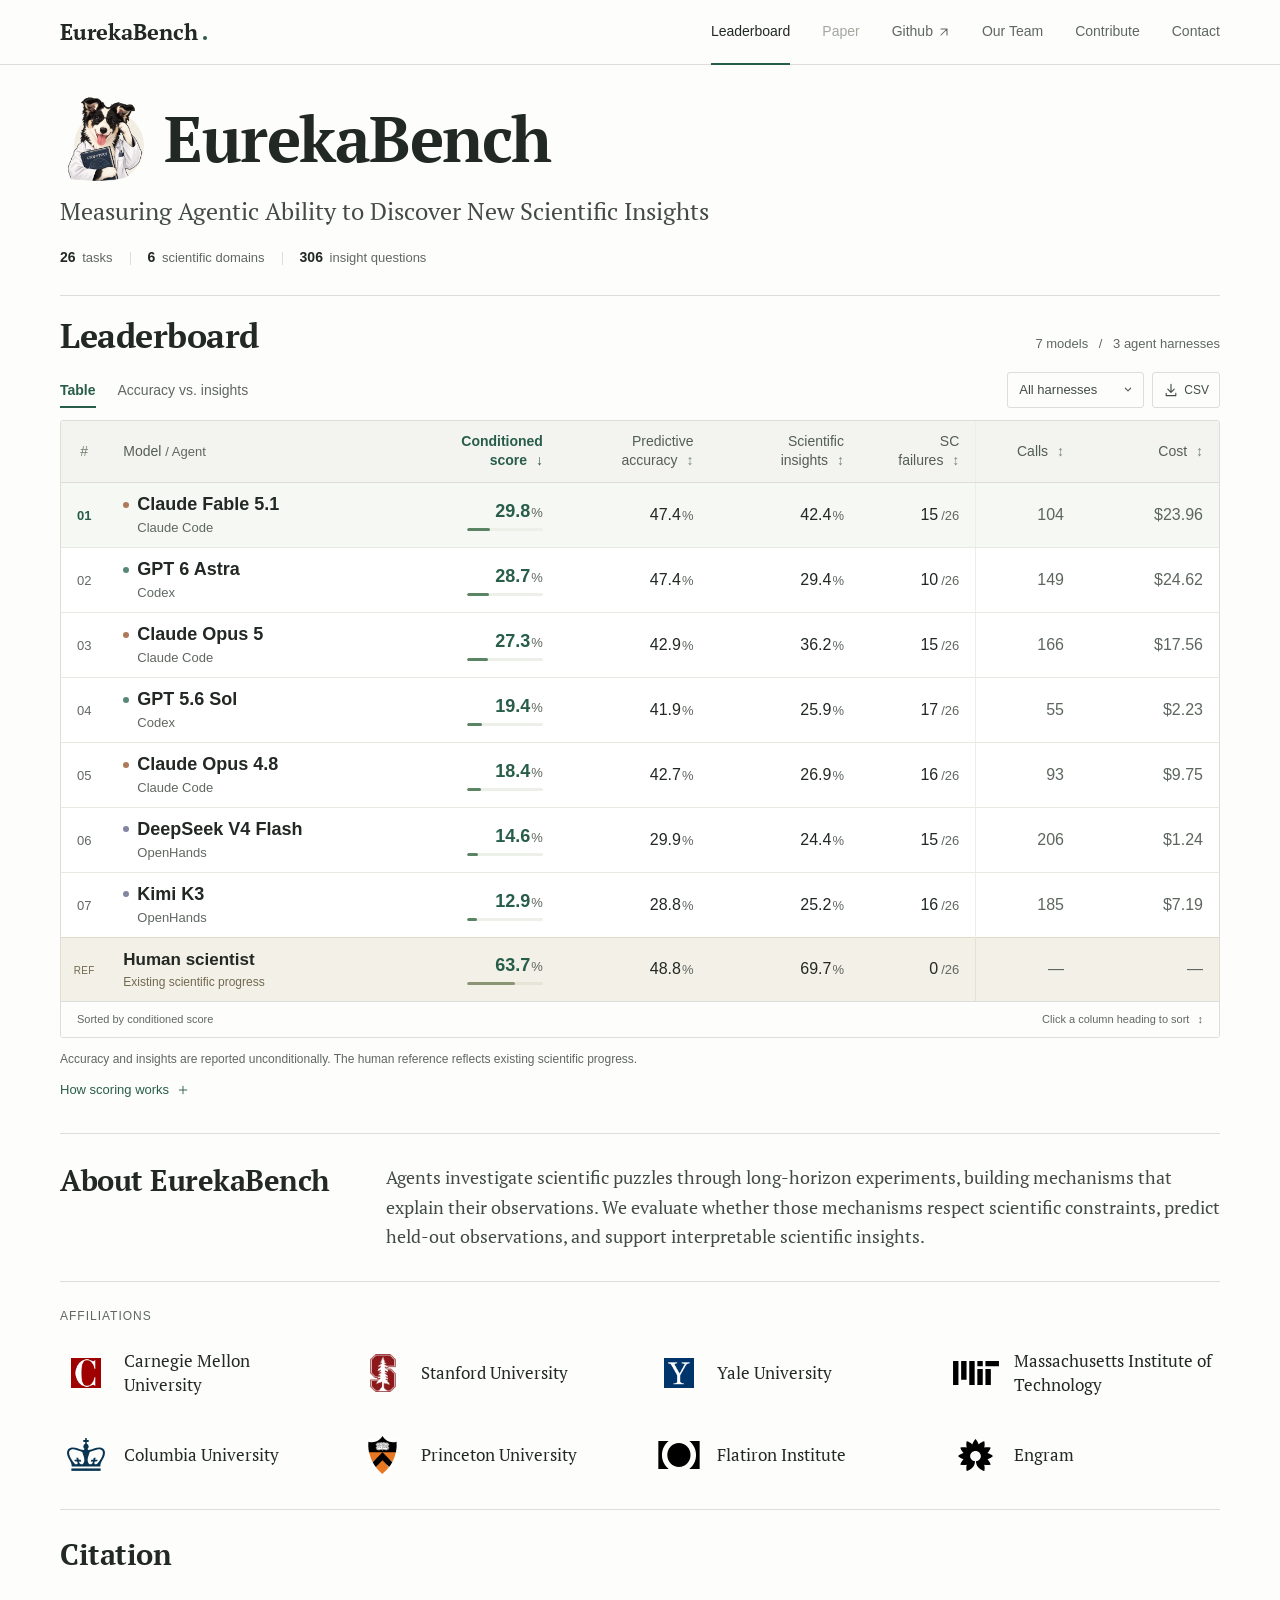
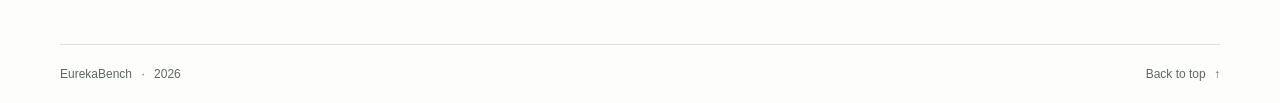
==== commit 66c03a44: "update" ====
--- a/index.html
+++ b/index.html
@@ -9,8 +9,8 @@
   <meta property="og:description" content="Measuring Agentic Ability to Discover New Scientific Insights">
   <meta property="og:type" content="website">
   <title>EurekaBench — Scientific Discovery Benchmark</title>
-  <link rel="icon" href="assets/eurekabench-logo.png" type="image/png">
-  <link rel="stylesheet" href="styles.css">
+  <link rel="icon" href="assets/eurekabench-logo.png?v=f74ff59933" type="image/png">
+  <link rel="stylesheet" href="styles.css?v=logo-left">
   <link rel="stylesheet" href="scatter.css">
   <script src="app.js" defer></script>
   <script src="scatter.js" defer></script>
@@ -34,15 +34,17 @@
   <main id="main" class="page-width">
     <section class="hero" aria-labelledby="site-title">
       <div class="hero-copy">
-        <h1 id="site-title">EurekaBench</h1>
-        <p class="paper-title">Measuring Agentic Ability to<br>Discover New Scientific Insights</p>
+        <div class="hero-heading">
+          <div class="hero-art"><div class="logo-backdrop" aria-hidden="true"></div><img src="assets/eurekabench-logo.png?v=f74ff59933" alt="EurekaBench's border collie scientist, wearing glasses and a lab coat" width="1254" height="1254" fetchpriority="high"></div>
+          <h1 id="site-title">EurekaBench</h1>
+        </div>
+        <p class="paper-title">Measuring Agentic Ability to Discover New Scientific Insights</p>
         <div class="benchmark-stats" aria-label="Benchmark size">
           <span><strong>26</strong> tasks</span><i aria-hidden="true"></i>
           <span><strong>6</strong> scientific domains</span><i aria-hidden="true"></i>
           <span><strong>306</strong> insight questions</span>
         </div>
       </div>
-      <div class="hero-art"><div class="logo-backdrop" aria-hidden="true"></div><img src="assets/eurekabench-logo.png" alt="EurekaBench's border collie scientist, wearing glasses and a lab coat" width="1254" height="1254" fetchpriority="high"></div>
     </section>
 
     <section class="leaderboard-section" id="leaderboard" aria-labelledby="leaderboard-title">
--- a/styles.css
+++ b/styles.css
@@ -43,15 +43,17 @@
 .nav-link:hover, .nav-link.active { color: var(--ink); }
 .nav-link.active::after { content: ""; position: absolute; bottom: -1px; height: 2px; background: var(--green); left: 0; right: 0; }
 .nav-link svg { width: 12px; height: 12px; color: var(--muted); }
-.hero { display: grid; grid-template-columns: 1fr 224px; align-items: center; gap: 44px; padding: 30px 0 26px; }
+.hero { padding: 30px 0 26px; }
+.hero-heading { display: flex; align-items: center; gap: 16px; margin-bottom: 12px; }
+.hero-heading h1 { margin: 0; padding: 0; min-height: 0; }
 h1 { font: 700 clamp(46px, 5vw, 64px)/1.12 var(--serif); letter-spacing: -1.5px; margin: 0 0 12px; }
 .paper-title { font: 400 24px/1.35 var(--serif); color: #424a43; }
 .benchmark-stats { display: flex; align-items: center; gap: 17px; margin-top: 20px; color: var(--muted); font-size: 13px; white-space: nowrap; }
 .benchmark-stats strong { font-size: 14px; font-weight: 700; color: var(--ink); margin-right: 3px; }
 .benchmark-stats i { height: 13px; width: 1px; background: var(--line); }
-.hero-art { position: relative; display: grid; place-items: center; width: 224px; height: 224px; }
-.logo-backdrop { position: absolute; width: 180px; height: 180px; border-radius: 50%; background: var(--warm); bottom: 6px; right: 15px; }
-.hero-art img { display: block; width: 224px; height: 224px; position: relative; z-index: 1; object-fit: contain; }
+.hero-art { position: relative; display: grid; place-items: center; flex: 0 0 auto; width: 88px; height: 88px; }
+.logo-backdrop { position: absolute; width: 70px; height: 70px; border-radius: 50%; background: var(--warm); bottom: 2px; right: 4px; }
+.hero-art img { display: block; width: 100%; height: 100%; position: relative; z-index: 1; object-fit: contain; }
 
 /* Results lead the page. Keep rows compact while giving the values readable type. */
 .leaderboard-section { padding-top: 20px; border-top: 1px solid var(--line); }
@@ -179,6 +181,11 @@
 .contribute-section { margin-top: 30px; padding-top: 27px; border-top: 1px solid var(--line); }
 .contribute-section h2, .contact-section h2, .citation-section h2 { font-size: 29px; }
 .contribute-intro { font: 400 18px/1.6 var(--serif); color: #414b43; margin-top: 9px; }
+.contribution-contact { margin-top: 25px; padding-bottom: 25px; border-bottom: 1px solid var(--line); }
+.contribute-section .contribution-contact h2, .contribute-section .contribution-direct-title { font-size: 25px; }
+.contribution-contact p, .contribution-direct-intro { max-width: 760px; margin-top: 9px; font: 400 18px/1.6 var(--serif); color: #414b43; }
+.standalone-page .contribution-contact .contact-email { margin-top: 12px; }
+.contribution-direct-title { margin-top: 25px; }
 .contribution-kinds { display: flex; gap: 26px; margin-top: 15px; border-bottom: 1px solid var(--line); }
 .contribution-kinds button { padding: 10px 0; background: transparent; font-size: 16px; line-height: 1.4; color: var(--muted); border-bottom: 2px solid transparent; margin-bottom: -1px; }
 .contribution-kinds button[aria-pressed="true"] { color: var(--green); border-bottom-color: var(--green); font-weight: 600; }
@@ -211,9 +218,7 @@
 
 @media (max-width: 1100px) {
   .page-width, .header-inner { width: calc(100% - 56px); }
-  .hero { grid-template-columns: 1fr 195px; gap: 28px; padding-block: 27px; }
-  .hero-art, .hero-art img { width: 195px; height: 195px; }
-  .logo-backdrop { width: 158px; height: 158px; right: 12px; }
+  .hero { padding-block: 27px; }
   h1 { font-size: 54px; }
   .paper-title { font-size: 22px; }
 }
@@ -222,9 +227,6 @@
   nav { gap: 22px; }
   .wordmark { font-size: 20px; }
   .nav-link { font-size: 13px; }
-  .hero { grid-template-columns: 1fr 160px; gap: 18px; }
-  .hero-art, .hero-art img { width: 160px; height: 160px; }
-  .logo-backdrop { width: 130px; height: 130px; right: 9px; bottom: 3px; }
   h1 { font-size: 48px; }
   .paper-title { font-size: 21px; }
   .benchmark-stats { font-size: 12px; gap: 12px; }
@@ -248,12 +250,11 @@
   .wordmark { font-size: 20px; }
   nav { width: 100%; height: 43px; justify-content: space-between; gap: 0; max-width: 370px; }
   .nav-link { font-size: 13px; }
-  .hero { position: relative; display: block; padding: 26px 0 23px; }
-  .hero-copy { position: relative; z-index: 1; }
+  .hero { padding: 26px 0 23px; }
+  .hero-heading { gap: 10px; }
   h1 { font-size: clamp(36px, 8vw, 46px); letter-spacing: -1px; margin-bottom: 12px; padding-right: 73px; min-height: 40px; }
-  .hero-art { position: absolute; top: 12px; right: -4px; width: 76px; height: 76px; }
-  .hero-art img { width: 76px; height: 76px; }
-  .logo-backdrop { width: 64px; height: 64px; right: 4px; bottom: 0; }
+  .hero-art { width: 48px; height: 48px; }
+  .logo-backdrop { width: 40px; height: 40px; right: 2px; bottom: 0; }
   .paper-title { font-size: 20px; line-height: 1.35; }
   .benchmark-stats { margin-top: 17px; font-size: 11px; gap: 10px; }
   .benchmark-stats strong { font-size: 12px; margin-right: 1px; }
@@ -304,9 +305,6 @@
   .benchmark-stats { font-size: 10px; gap: 7px; }
   .benchmark-stats strong { font-size: 11px; }
   h1 { font-size: 34px; }
-  .hero-art, .hero-art img { width: 65px; height: 65px; }
-  .hero-art { right: -5px; top: 15px; }
-  .logo-backdrop { width: 54px; height: 54px; }
   .paper-title { font-size: 18px; }
   .model-col { width: 176px; }
   #results-table { width: 955px; min-width: 955px; }
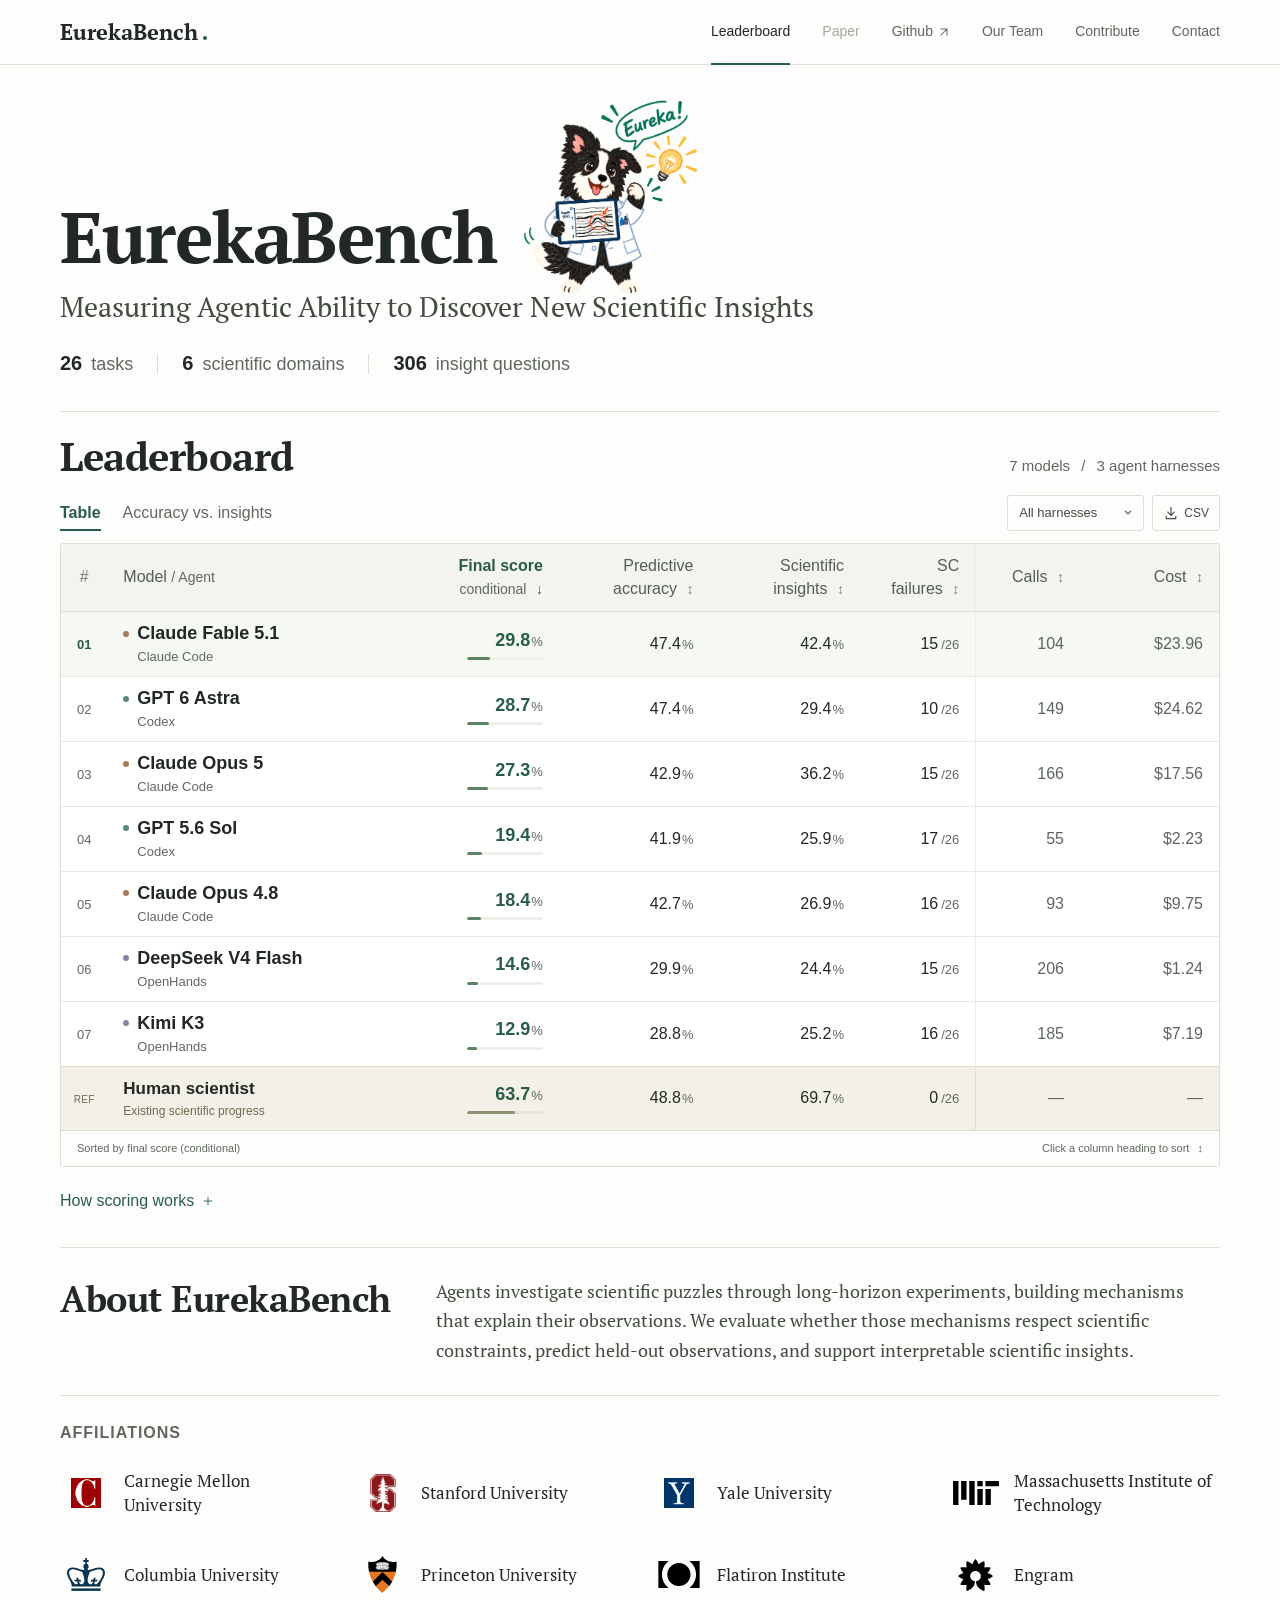
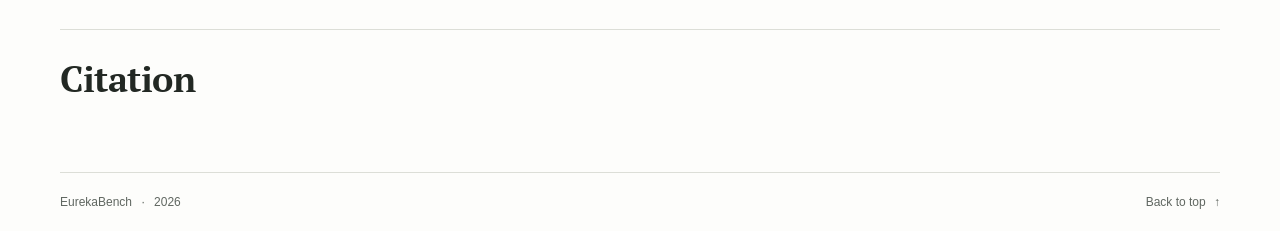
==== commit 89269020: "update" ====
--- a/index.html
+++ b/index.html
@@ -9,11 +9,11 @@
   <meta property="og:description" content="Measuring Agentic Ability to Discover New Scientific Insights">
   <meta property="og:type" content="website">
   <title>EurekaBench — Scientific Discovery Benchmark</title>
-  <link rel="icon" href="assets/eurekabench-logo.png?v=f74ff59933" type="image/png">
-  <link rel="stylesheet" href="styles.css?v=logo-left">
+  <link rel="icon" href="assets/eurekabench-logo.png?v=dc452d8769" type="image/png">
+  <link rel="stylesheet" href="styles.css?v=final-score-conditional">
   <link rel="stylesheet" href="scatter.css">
-  <script src="app.js" defer></script>
-  <script src="scatter.js" defer></script>
+  <script src="app.js?v=final-score-conditional" defer></script>
+  <script src="scatter.js?v=final-score-conditional" defer></script>
 </head>
 <body>
   <a class="skip-link" href="#main">Skip to content</a>
@@ -35,8 +35,8 @@
     <section class="hero" aria-labelledby="site-title">
       <div class="hero-copy">
         <div class="hero-heading">
-          <div class="hero-art"><div class="logo-backdrop" aria-hidden="true"></div><img src="assets/eurekabench-logo.png?v=f74ff59933" alt="EurekaBench's border collie scientist, wearing glasses and a lab coat" width="1254" height="1254" fetchpriority="high"></div>
           <h1 id="site-title">EurekaBench</h1>
+          <div class="hero-art"><img src="assets/eurekabench-logo.png?v=dc452d8769" alt="EurekaBench's border collie scientist in a lab coat, holding a chart beside a light bulb and a speech bubble reading Eureka!" width="1292" height="1218" fetchpriority="high"></div>
         </div>
         <p class="paper-title">Measuring Agentic Ability to Discover New Scientific Insights</p>
         <div class="benchmark-stats" aria-label="Benchmark size">
@@ -63,13 +63,13 @@
       <div class="table-frame">
         <div class="table-scroll" tabindex="0" role="region" aria-label="EurekaBench leaderboard; scroll horizontally to see all columns on a small screen">
           <table id="results-table">
-            <caption class="visually-hidden">Main manuscript results. AI models ranked by conditioned score. The human scientist reference is listed separately. Select a metric heading to sort.</caption>
+            <caption class="visually-hidden">Main manuscript results. AI models ranked by final score (conditional). The human scientist reference is listed separately. Select a metric heading to sort.</caption>
             <colgroup><col class="rank-col"><col class="model-col"><col class="score-col"><col class="accuracy-col"><col class="insights-col"><col class="failures-col"><col class="calls-col"><col class="cost-col"></colgroup>
             <thead>
               <tr>
                 <th scope="col" class="rank-heading">#</th>
                 <th scope="col" class="model-heading">Model <span class="header-secondary">/ Agent</span></th>
-                <th scope="col" aria-sort="descending"><button type="button" class="sort-button primary-sort" data-sort="score" aria-label="Sort by conditioned score">Conditioned<br>score <span class="sort-arrow" aria-hidden="true">↓</span></button></th>
+                <th scope="col" aria-sort="descending"><button type="button" class="sort-button primary-sort" data-sort="score" aria-label="Sort by final score (conditional)" title="Conditional on satisfying all scientific constraints; a submission scores zero if any constraint fails.">Final score<br><span class="score-qualifier">conditional</span> <span class="sort-arrow" aria-hidden="true">↓</span></button></th>
                 <th scope="col"><button type="button" class="sort-button" data-sort="accuracy" aria-label="Sort by predictive accuracy">Predictive<br>accuracy <span class="sort-arrow" aria-hidden="true">↕</span></button></th>
                 <th scope="col"><button type="button" class="sort-button" data-sort="insights" aria-label="Sort by scientific insights">Scientific<br>insights <span class="sort-arrow" aria-hidden="true">↕</span></button></th>
                 <th scope="col"><button type="button" class="sort-button" data-sort="failures" aria-label="Sort by scientific constraint failures">SC<br>failures <span class="sort-arrow" aria-hidden="true">↕</span></button></th>
@@ -163,14 +163,14 @@
             </tfoot>
           </table>
         </div>
-        <div class="table-bottom"><p id="sort-status" aria-live="polite">Sorted by conditioned score</p><span class="desktop-table-hint">Click a column heading to sort <span aria-hidden="true">↕</span></span><span class="mobile-table-hint">Swipe for more metrics <span aria-hidden="true">→</span></span></div>
+        <div class="table-bottom"><p id="sort-status" aria-live="polite">Sorted by final score (conditional)</p><span class="desktop-table-hint">Click a column heading to sort <span aria-hidden="true">↕</span></span><span class="mobile-table-hint">Swipe for more metrics <span aria-hidden="true">→</span></span></div>
       </div>
       </div>
       <div id="chart-panel" role="tabpanel" aria-labelledby="chart-tab" hidden>
         <div id="scatter-chart"></div>
         <div id="chart-detail" aria-live="polite">Hover over a model for its scores. Select a point to keep its details visible.</div>
       </div>
-      <div class="leaderboard-notes"><p>Accuracy and insights are reported unconditionally. The human reference reflects existing scientific progress.</p><details class="scoring-details"><summary>How scoring works <svg aria-hidden="true" viewBox="0 0 16 16"><path d="M8 3v10M3 8h10"/></svg></summary><div class="scoring-content"><div><h3>Conditioned score</h3><p>Predictive-accuracy points and insight points are divided by their total number of criteria. A submission scores zero if it fails any scientific constraint. Scores are computed separately for both judges, then averaged.</p></div><div><h3>Predictive accuracy & insights</h3><p>Accuracy measures predictions on held-out data. Insights measure what can be derived from the submitted mechanism, assuming it is correct. Judges may run additional experiments to interpret and extrapolate the mechanism.</p></div><div><h3>Scientific constraints & reference</h3><p>SC failures count completed problems that fail either judge’s constraint tests, out of 26. The human reference uses existing scientific findings, rather than a matched four-hour run.</p></div></div></details></div>
+      <div class="leaderboard-notes"><details class="scoring-details"><summary>How scoring works <svg aria-hidden="true" viewBox="0 0 16 16"><path d="M8 3v10M3 8h10"/></svg></summary><div class="scoring-content"><div><h3>Final score (conditional)</h3><p>Predictive-accuracy points and insight points are divided by their total number of criteria. A submission scores zero if it fails any scientific constraint. Scores are computed separately for both judges, then averaged.</p></div><div><h3>Predictive accuracy & insights</h3><p>Accuracy measures predictions on held-out data. Insights measure what can be derived from the submitted mechanism, assuming it is correct. Judges may run additional experiments to interpret and extrapolate the mechanism.</p></div><div><h3>Scientific constraints & reference</h3><p>SC failures count completed problems that fail either judge’s constraint tests, out of 26. The human reference uses existing scientific findings, rather than a matched four-hour run.</p></div></div></details></div>
     </section>
 
     <section class="about-section" id="about" aria-labelledby="about-title"><div class="heading-with-marker"><h2 id="about-title">About EurekaBench</h2></div><p>Agents investigate scientific puzzles through long-horizon experiments, building mechanisms that explain their observations. We evaluate whether those mechanisms respect scientific constraints, predict held-out observations, and support interpretable scientific insights.</p></section>
--- a/styles.css
+++ b/styles.css
@@ -43,29 +43,29 @@
 .nav-link:hover, .nav-link.active { color: var(--ink); }
 .nav-link.active::after { content: ""; position: absolute; bottom: -1px; height: 2px; background: var(--green); left: 0; right: 0; }
 .nav-link svg { width: 12px; height: 12px; color: var(--muted); }
-.hero { padding: 30px 0 26px; }
-.hero-heading { display: flex; align-items: center; gap: 16px; margin-bottom: 12px; }
-.hero-heading h1 { margin: 0; padding: 0; min-height: 0; }
+.hero { padding: 32px 0; }
+.hero-heading { display: flex; align-items: flex-end; gap: 24px; margin-bottom: 12px; }
+.hero-heading h1 { flex: 0 0 auto; margin: 0; padding: 0; min-height: 0; font-size: clamp(52px, 5.625vw, 72px); }
 h1 { font: 700 clamp(46px, 5vw, 64px)/1.12 var(--serif); letter-spacing: -1.5px; margin: 0 0 12px; }
-.paper-title { font: 400 24px/1.35 var(--serif); color: #424a43; }
-.benchmark-stats { display: flex; align-items: center; gap: 17px; margin-top: 20px; color: var(--muted); font-size: 13px; white-space: nowrap; }
-.benchmark-stats strong { font-size: 14px; font-weight: 700; color: var(--ink); margin-right: 3px; }
-.benchmark-stats i { height: 13px; width: 1px; background: var(--line); }
-.hero-art { position: relative; display: grid; place-items: center; flex: 0 0 auto; width: 88px; height: 88px; }
-.logo-backdrop { position: absolute; width: 70px; height: 70px; border-radius: 50%; background: var(--warm); bottom: 2px; right: 4px; }
-.hero-art img { display: block; width: 100%; height: 100%; position: relative; z-index: 1; object-fit: contain; }
+.paper-title { font: 400 28px/1.35 var(--serif); color: #424a43; }
+.benchmark-stats { display: flex; align-items: center; gap: 24px; margin-top: 22px; color: var(--muted); font-size: 18px; white-space: nowrap; }
+.benchmark-stats strong { font-size: 20px; font-weight: 700; color: var(--ink); margin-right: 4px; }
+.benchmark-stats i { height: 20px; width: 1px; background: var(--line); }
+.hero-art { flex: 0 0 auto; position: relative; overflow: hidden; width: 180px; aspect-ratio: 975 / 1080; margin-bottom: -20px; }
+/* Crop the source margins to (185, 22)-(1160, 1102), preserving the full illustration. */
+.hero-art img { display: block; position: absolute; width: calc(1292 / 975 * 100%); max-width: none; height: auto; left: calc(-185 / 975 * 100%); top: calc(-22 / 1080 * 100%); filter: brightness(1.02); mix-blend-mode: multiply; }
 
 /* Results lead the page. Keep rows compact while giving the values readable type. */
 .leaderboard-section { padding-top: 20px; border-top: 1px solid var(--line); }
 .section-header { display: flex; align-items: baseline; justify-content: space-between; gap: 24px; }
 .heading-with-marker { display: flex; align-items: center; }
-h2 { font: 700 34px/1.2 var(--serif); letter-spacing: -.5px; }
-.leaderboard-summary { font-size: 13px; color: var(--muted); }
+h2 { font: 700 40px/1.2 var(--serif); letter-spacing: -.5px; }
+.leaderboard-summary { font-size: 15px; color: var(--muted); }
 .leaderboard-summary strong { font-weight: 400; }
 .leaderboard-summary span { margin-inline: 7px; }
 .leaderboard-toolbar { margin: 15px 0 12px; display: flex; align-items: center; justify-content: space-between; gap: 16px; }
 .results-view { display: flex; align-self: stretch; align-items: stretch; gap: 22px; }
-.results-view button { position: relative; padding: 7px 0; background: transparent; color: var(--muted); font-size: 14px; line-height: 1.3; }
+.results-view button { position: relative; padding: 7px 0; background: transparent; color: var(--muted); font-size: 16px; line-height: 1.3; }
 .results-view button[aria-selected="true"] { color: var(--green); font-weight: 700; }
 .results-view button[aria-selected="true"]::after { content: ""; position: absolute; height: 2px; background: var(--green); bottom: 0; left: 0; right: 0; }
 .results-view button:hover { color: var(--green); }
@@ -81,11 +81,12 @@
 table { width: 100%; min-width: 1040px; border-collapse: collapse; table-layout: fixed; font-size: 16px; font-variant-numeric: tabular-nums; white-space: nowrap; }
 .rank-col { width: 4%; }.model-col { width: 25%; }.score-col { width: 14%; }.accuracy-col { width: 13%; }.insights-col { width: 13%; }.failures-col { width: 10%; }.calls-col { width: 9%; }.cost-col { width: 12%; }
 thead { background: #f3f4ef; }
-th { text-align: right; font-weight: 400; color: #535e55; padding: 11px 16px; line-height: 1.4; font-size: 14px; border-bottom: 1px solid var(--line); vertical-align: middle; }
+th { text-align: right; font-weight: 400; color: #535e55; padding: 11px 16px; line-height: 1.4; font-size: 16px; border-bottom: 1px solid var(--line); vertical-align: middle; }
 .rank-heading { text-align: center; padding-inline: 8px; color: var(--faint); }
 .model-heading { text-align: left; }
-.header-secondary { font-size: 13px; color: var(--muted); }
-.sort-button { background: transparent; padding: 0; color: inherit; text-align: right; font-size: 14px; line-height: 1.4; white-space: nowrap; }
+.header-secondary { font-size: 14px; color: var(--muted); }
+.score-qualifier { font-size: 14px; font-weight: 400; color: var(--muted); }
+.sort-button { background: transparent; padding: 0; color: inherit; text-align: right; font-size: 16px; line-height: 1.4; white-space: nowrap; }
 .sort-button:hover { color: var(--green); }
 th[aria-sort] .sort-button { color: var(--green); font-weight: 700; }
 .sort-arrow { display: inline-block; width: 10px; margin-left: 2px; color: #7b897d; font-size: 14px; }
@@ -127,15 +128,15 @@
 .scoring-details { margin-top: 6px; }
 summary { list-style: none; }
 summary::-webkit-details-marker { display: none; }
-.scoring-details summary, .affiliation-details summary { display: inline-flex; align-items: center; gap: 8px; color: var(--green); font-size: 13px; padding: 4px 0; }
+.scoring-details summary, .affiliation-details summary { display: inline-flex; align-items: center; gap: 8px; color: var(--green); font-size: 16px; padding: 4px 0; }
 .scoring-details summary svg, .affiliation-details summary svg { width: 12px; height: 12px; stroke-width: 1.2; }
 details[open] > summary svg { transform: rotate(45deg); }
 .scoring-content { display: grid; grid-template-columns: repeat(3,1fr); gap: 30px; padding: 17px 0 6px; }
-.scoring-content h3 { font-size: 14px; font-weight: 700; margin-bottom: 7px; }
-.scoring-content p { font-size: 13px; line-height: 1.7; color: var(--muted); }
-
-.about-section { display: grid; grid-template-columns: 290px 1fr; gap: 36px; padding: 29px 0; margin-top: 29px; border-top: 1px solid var(--line); border-bottom: 1px solid var(--line); align-items: start; }
-.about-section h2, .team-section h2 { font-size: 29px; }
+.scoring-content h3 { font-size: 18px; font-weight: 700; margin-bottom: 7px; }
+.scoring-content p { font-size: 15px; line-height: 1.7; color: var(--muted); }
+
+.about-section { display: grid; grid-template-columns: 340px 1fr; gap: 36px; padding: 29px 0; margin-top: 29px; border-top: 1px solid var(--line); border-bottom: 1px solid var(--line); align-items: start; }
+.about-section h2, .team-section h2 { font-size: 36px; }
 .about-section > p { font: 400 18px/1.65 var(--serif); color: #414b43; }
 .team-section { padding-top: 30px; }
 .author-list { display: flex; justify-content: flex-start; flex-wrap: wrap; gap: 14px 18px; margin: 21px 0 29px; }
@@ -146,7 +147,7 @@
 .author-affiliations:hover { color: var(--green); text-decoration: underline; }
 .institution-section { border-top: 1px solid var(--line); padding: 21px 0 19px; }
 .home-affiliations { border-top: 0; border-bottom: 1px solid var(--line); padding: 25px 0 24px; }
-.eyebrow { font: 400 12px/1.5 var(--sans); letter-spacing: 1px; color: var(--muted); }
+.eyebrow { font: 600 16px/1.5 var(--sans); letter-spacing: 1px; color: var(--muted); }
 .institution-section .eyebrow { margin-bottom: 18px; }
 .institution-list { display: grid; grid-template-columns: repeat(4,minmax(0,1fr)); gap: 22px 26px; align-items: stretch; }
 .institution-list li { min-width: 0; }
@@ -166,7 +167,7 @@
 .institution-name { font: 400 17px/1.4 var(--serif); color: var(--ink); }
 .institution-link:hover .institution-name { color: var(--green); text-decoration: underline; text-underline-offset: 4px; }
 .affiliation-details { margin-top: 8px; }
-.affiliation-details summary { color: var(--muted); font-size: 12px; }
+.affiliation-details summary { color: var(--muted); }
 .full-affiliation-list { display: grid; grid-template-columns: repeat(2,1fr); gap: 9px 36px; list-style: none; padding: 20px 0 0; }
 .full-affiliation-list li { display: flex; align-items: baseline; gap: 9px; color: var(--muted); font-size: 12px; line-height: 1.7; scroll-margin-top: 90px; }
 .affiliation-number { font: 11px var(--sans); color: var(--green); min-width: 15px; }
@@ -179,20 +180,20 @@
 
 /* Structured contributions and paper reference information. */
 .contribute-section { margin-top: 30px; padding-top: 27px; border-top: 1px solid var(--line); }
-.contribute-section h2, .contact-section h2, .citation-section h2 { font-size: 29px; }
+.contribute-section h2, .contact-section h2, .citation-section h2 { font-size: 36px; }
 .contribute-intro { font: 400 18px/1.6 var(--serif); color: #414b43; margin-top: 9px; }
 .contribution-contact { margin-top: 25px; padding-bottom: 25px; border-bottom: 1px solid var(--line); }
-.contribute-section .contribution-contact h2, .contribute-section .contribution-direct-title { font-size: 25px; }
+.contribute-section .contribution-contact h2, .contribute-section .contribution-direct-title { font-size: 32px; }
 .contribution-contact p, .contribution-direct-intro { max-width: 760px; margin-top: 9px; font: 400 18px/1.6 var(--serif); color: #414b43; }
 .standalone-page .contribution-contact .contact-email { margin-top: 12px; }
 .contribution-direct-title { margin-top: 25px; }
 .contribution-kinds { display: flex; gap: 26px; margin-top: 15px; border-bottom: 1px solid var(--line); }
-.contribution-kinds button { padding: 10px 0; background: transparent; font-size: 16px; line-height: 1.4; color: var(--muted); border-bottom: 2px solid transparent; margin-bottom: -1px; }
+.contribution-kinds button { padding: 10px 0; background: transparent; font-size: 18px; line-height: 1.4; color: var(--muted); border-bottom: 2px solid transparent; margin-bottom: -1px; }
 .contribution-kinds button[aria-pressed="true"] { color: var(--green); border-bottom-color: var(--green); font-weight: 600; }
 .contribution-form { display: grid; grid-template-columns: repeat(2,minmax(0,1fr)); gap: 18px 26px; margin-top: 21px; }
 .contribution-field { min-width: 0; }
 .contribution-custom-domain { margin-top: 12px; }
-.contribution-field label { display: block; font-size: 14px; font-weight: 600; margin-bottom: 6px; }
+.contribution-field label { display: block; font-size: 16px; font-weight: 600; margin-bottom: 6px; }
 .optional { font-weight: 400; color: var(--muted); }
 .contribution-field input, .contribution-field select, .contribution-field textarea, .contribution-draft { display: block; width: 100%; min-height: 41px; border: 1px solid #cdd2c8; border-radius: 2px; padding: 9px 11px; background: var(--white); color: var(--ink); font: 400 15px/1.5 var(--sans); }
 .contribution-field textarea, .contribution-draft { resize: vertical; }
@@ -213,14 +214,14 @@
 .contribution-draft { font: 13px/1.6 var(--mono); }
 
 .contact-email { display: inline-block; color: var(--green); font-size: 16px; margin-top: 12px; text-decoration: underline; text-underline-offset: 4px; }
-.contact-email span { margin-left: 5px; }
 .citation-entry { min-height: 25px; margin: 12px 0 0; font: 13px/1.7 var(--mono); white-space: pre-wrap; }
 
 @media (max-width: 1100px) {
   .page-width, .header-inner { width: calc(100% - 56px); }
   .hero { padding-block: 27px; }
   h1 { font-size: 54px; }
-  .paper-title { font-size: 22px; }
+  .hero-heading h1 { font-size: 60px; }
+  .paper-title { font-size: 24px; }
 }
 @media (max-width: 800px) {
   .page-width, .header-inner { width: calc(100% - 40px); }
@@ -228,9 +229,10 @@
   .wordmark { font-size: 20px; }
   .nav-link { font-size: 13px; }
   h1 { font-size: 48px; }
-  .paper-title { font-size: 21px; }
-  .benchmark-stats { font-size: 12px; gap: 12px; }
-  .benchmark-stats strong { font-size: 13px; }
+  .hero-heading h1 { font-size: 54px; }
+  .paper-title { font-size: 23px; }
+  .benchmark-stats { font-size: 16px; gap: 18px; }
+  .benchmark-stats strong { font-size: 18px; }
   .about-section { grid-template-columns: 1fr; gap: 14px; }
   .about-section > p { font-size: 17px; }
   .scoring-content { grid-template-columns: 1fr; gap: 18px; }
@@ -251,21 +253,23 @@
   nav { width: 100%; height: 43px; justify-content: space-between; gap: 0; max-width: 370px; }
   .nav-link { font-size: 13px; }
   .hero { padding: 26px 0 23px; }
-  .hero-heading { gap: 10px; }
+  .hero-heading { gap: 12px; }
+  .hero-heading h1 { font-size: clamp(28px, 8.2vw, 46px); letter-spacing: -1px; }
   h1 { font-size: clamp(36px, 8vw, 46px); letter-spacing: -1px; margin-bottom: 12px; padding-right: 73px; min-height: 40px; }
-  .hero-art { width: 48px; height: 48px; }
-  .logo-backdrop { width: 40px; height: 40px; right: 2px; bottom: 0; }
-  .paper-title { font-size: 20px; line-height: 1.35; }
-  .benchmark-stats { margin-top: 17px; font-size: 11px; gap: 10px; }
-  .benchmark-stats strong { font-size: 12px; margin-right: 1px; }
-  .benchmark-stats i { height: 11px; flex-shrink: 0; }
+  .hero-art { width: clamp(88px, 27.5vw, 132px); }
+  .paper-title { font-size: 22px; line-height: 1.35; }
+  .benchmark-stats { display: grid; grid-template-columns: repeat(3, minmax(0, 1fr)); align-items: start; margin-top: 22px; font-size: 14px; line-height: 1.4; gap: 12px; white-space: normal; }
+  .benchmark-stats > span { min-width: 0; }
+  .benchmark-stats > span:not(:first-child) { border-left: 1px solid var(--line); padding-left: 12px; }
+  .benchmark-stats strong { display: block; font-size: 22px; margin: 0 0 3px; }
+  .benchmark-stats i { display: none; }
   .leaderboard-section { padding-top: 19px; }
   .section-header { flex-wrap: wrap; gap: 4px; }
-  h2 { font-size: 31px; }
-  .leaderboard-summary { font-size: 12px; }
+  h2 { font-size: 34px; }
+  .leaderboard-summary { font-size: 14px; }
   .leaderboard-toolbar { flex-wrap: wrap; gap: 12px 8px; margin: 13px 0 11px; }
   .results-view { gap: 18px; }
-  .results-view button { font-size: 13px; }
+  .results-view button { font-size: 15px; }
   .table-controls { gap: 6px; margin-left: auto; }
   .select-wrap select { font-size: 12px; min-width: 124px; height: 34px; padding: 6px 28px 6px 9px; }
   .select-wrap svg { top: 10px; }
@@ -289,7 +293,7 @@
   .table-bottom { font-size: 10px; gap: 12px; flex-wrap: wrap; padding: 9px 12px; }
   .leaderboard-notes > p { font-size: 11px; }
   .about-section { padding-block: 23px; margin-top: 24px; }
-  .about-section h2, .team-section h2 { font-size: 27px; }
+  .about-section h2, .team-section h2 { font-size: 32px; }
   .team-section { padding-top: 23px; }
   .author-list { margin: 19px 0 25px; gap: 14px 23px; }
   .author-list li { font-size: 16px; }
@@ -302,10 +306,8 @@
   .leaderboard-summary { flex-basis: 100%; }
   .results-view { flex-basis: 100%; }
   .table-controls { margin-left: 0; }
-  .benchmark-stats { font-size: 10px; gap: 7px; }
-  .benchmark-stats strong { font-size: 11px; }
   h1 { font-size: 34px; }
-  .paper-title { font-size: 18px; }
+  .paper-title { font-size: 20px; }
   .model-col { width: 176px; }
   #results-table { width: 955px; min-width: 955px; }
 }
@@ -333,10 +335,11 @@
   nav { display: grid; grid-template-columns: repeat(4,minmax(0,1fr)); max-width: none; height: auto; padding-top: 7px; }
   .nav-link { justify-content: center; min-height: 34px; font-size: 12px; }
   .contribute-section { margin-top: 25px; padding-top: 23px; }
-  .contribute-section h2, .contact-section h2, .citation-section h2 { font-size: 27px; }
+  .contribute-section h2, .contact-section h2, .citation-section h2 { font-size: 32px; }
+  .contribute-section .contribution-contact h2, .contribute-section .contribution-direct-title { font-size: 28px; }
   .contribute-intro { font-size: 17px; }
   .contribution-kinds { gap: 20px; }
-  .contribution-kinds button { font-size: 14px; text-align: left; }
+  .contribution-kinds button { font-size: 16px; text-align: left; }
   .contribution-form { grid-template-columns: 1fr; gap: 16px; }
   .contribution-field input, .contribution-field select, .contribution-field textarea { font-size: 16px; }
   .contribution-actions p { margin-left: 0; flex-basis: 100%; }
@@ -349,14 +352,14 @@
 
 /* Navigation opens independent documents; only the home page contains results. */
 .standalone-page { min-height: calc(100svh - 170px); padding-top: 35px; }
-.page-title { margin: 0; padding: 0; min-height: 0; font: 700 36px/1.2 var(--serif); letter-spacing: -.5px; }
+.page-title { margin: 0; padding: 0; min-height: 0; font: 700 44px/1.2 var(--serif); letter-spacing: -.5px; }
 .standalone-page > .team-section, .standalone-page > .contribute-section, .standalone-page > .contact-section { margin-top: 0; padding-top: 0; border-top: 0; }
 .standalone-page .author-list { margin-top: 25px; }
 .standalone-page .contact-email { margin-top: 20px; font-size: 18px; }
 .citation-section { margin-top: 0; padding-top: 27px; border-top: 0; }
 @media (max-width: 620px) {
   .standalone-page { padding-top: 25px; min-height: calc(100svh - 206px); }
-  .page-title { font-size: 31px; padding-right: 0; }
+  .page-title { font-size: 36px; padding-right: 0; }
   nav { grid-template-columns: repeat(3,minmax(0,1fr)); }
 }
 
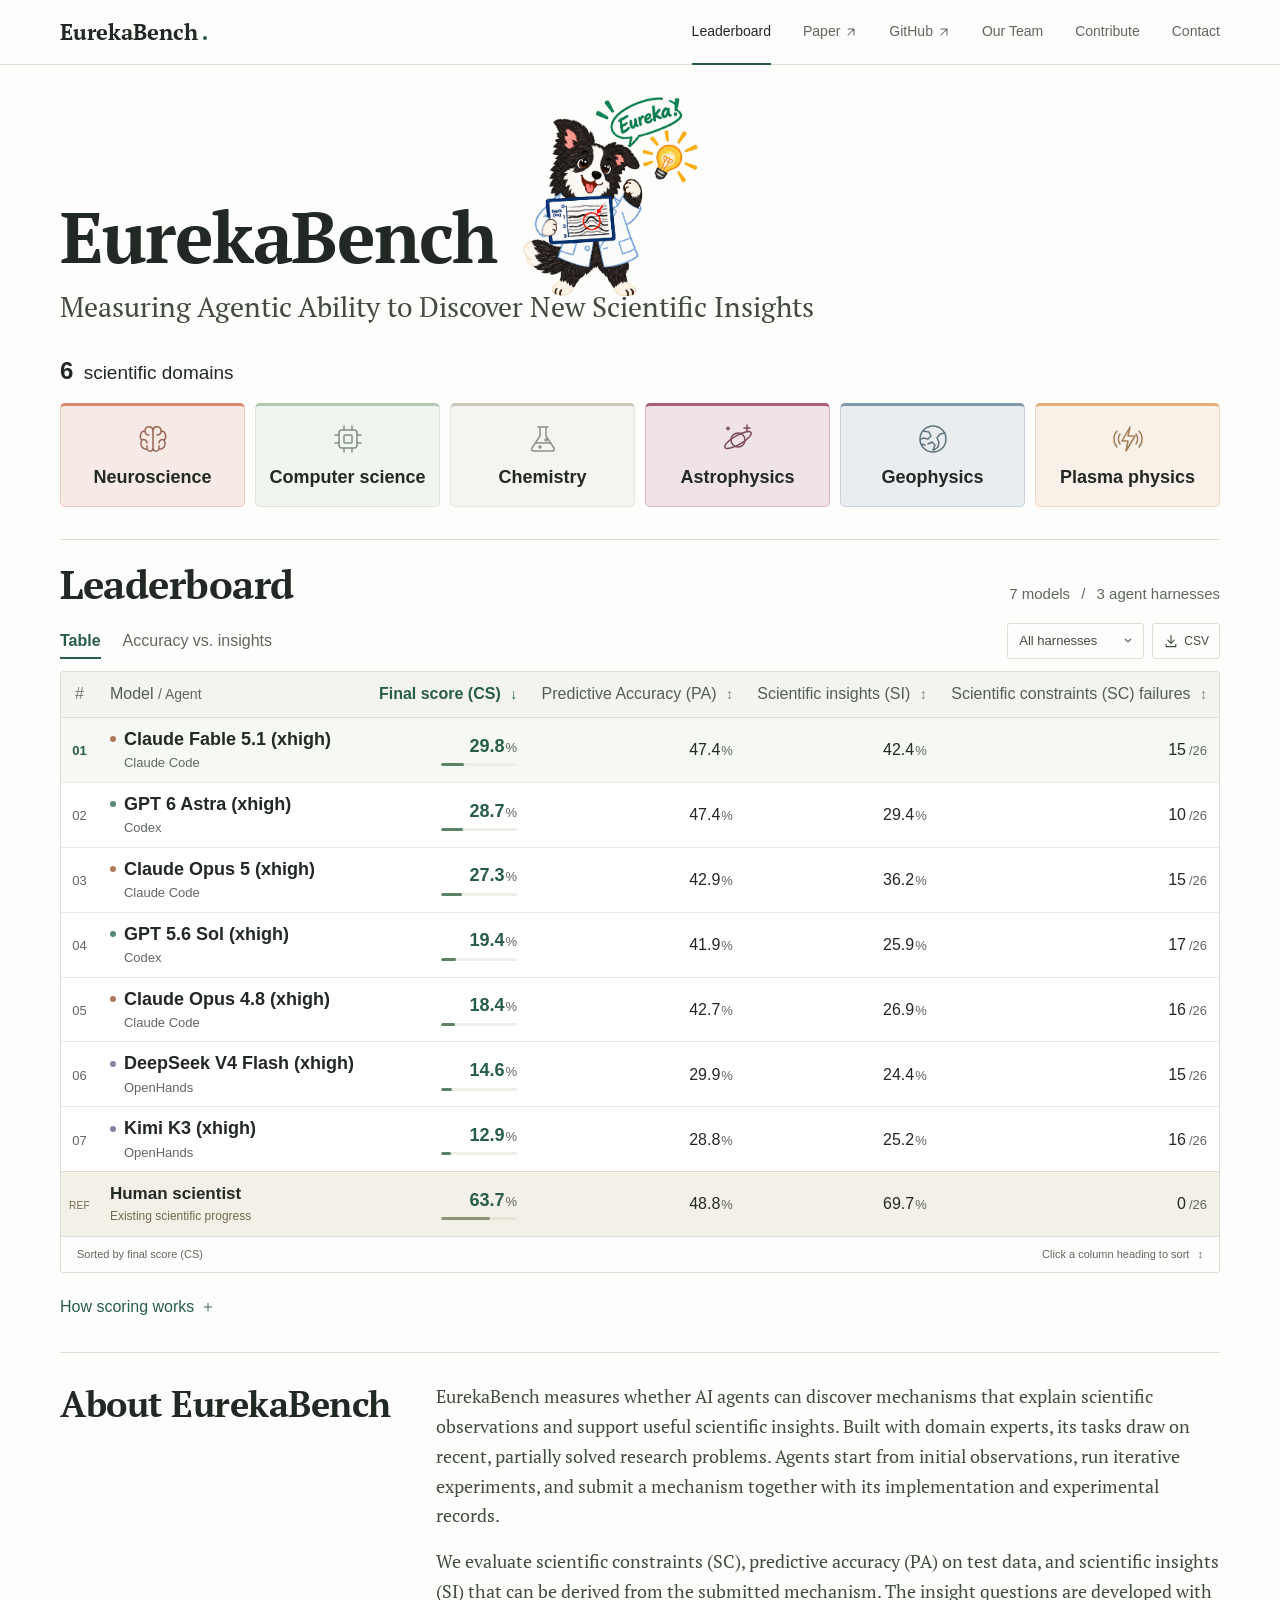
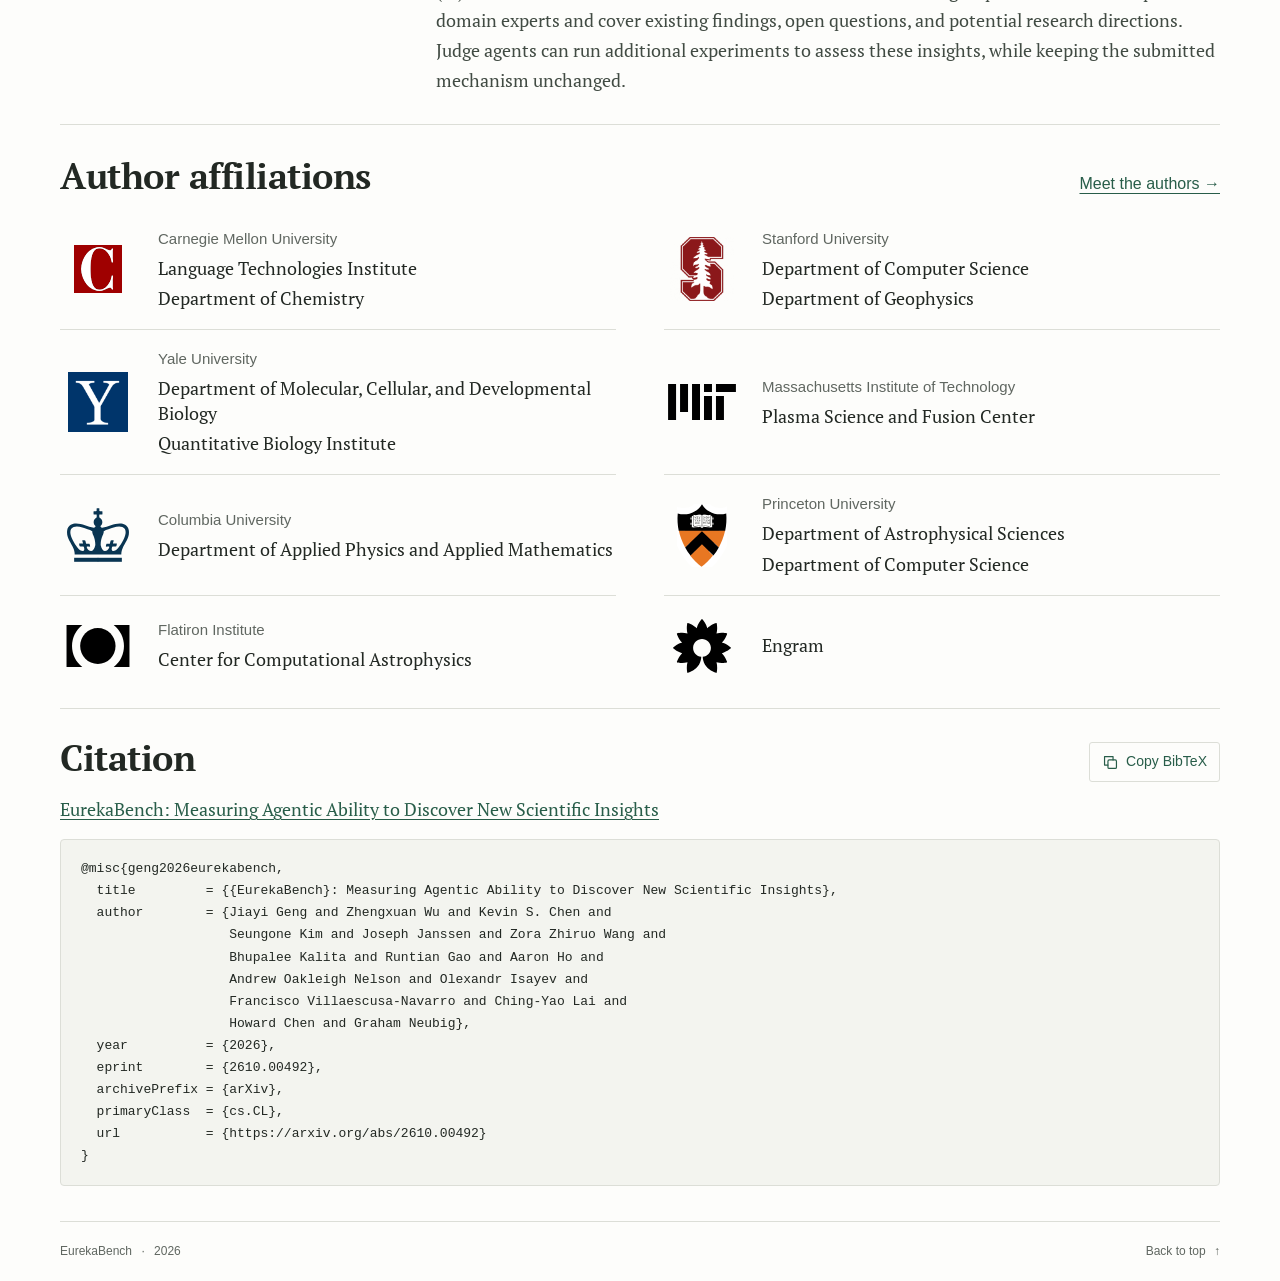
==== commit 0ee494fe: "update" ====
--- a/index.html
+++ b/index.html
@@ -9,11 +9,11 @@
   <meta property="og:description" content="Measuring Agentic Ability to Discover New Scientific Insights">
   <meta property="og:type" content="website">
   <title>EurekaBench — Scientific Discovery Benchmark</title>
-  <link rel="icon" href="assets/eurekabench-logo.png?v=dc452d8769" type="image/png">
-  <link rel="stylesheet" href="styles.css?v=final-score-conditional">
+  <link rel="icon" href="assets/eurekabench-logo.png?v=56da983068" type="image/png">
+  <link rel="stylesheet" href="styles.css?v=paper-logo-palette">
   <link rel="stylesheet" href="scatter.css">
-  <script src="app.js?v=final-score-conditional" defer></script>
-  <script src="scatter.js?v=final-score-conditional" defer></script>
+  <script src="app.js?v=paper-logo-palette" defer></script>
+  <script src="scatter.js?v=model-xhigh" defer></script>
 </head>
 <body>
   <a class="skip-link" href="#main">Skip to content</a>
@@ -22,8 +22,8 @@
       <a class="wordmark" href="index.html" aria-label="EurekaBench home">EurekaBench<span class="wordmark-dot" aria-hidden="true"></span></a>
       <nav aria-label="Main navigation">
         <a class="nav-link active" href="index.html" aria-current="page">Leaderboard</a>
-        <span class="nav-link nav-link-unavailable" role="link" aria-disabled="true" title="Paper coming soon">Paper</span>
-        <a class="nav-link" id="github-link" href="https://github.com/EurekaBench" target="_blank" rel="noopener">Github<svg aria-hidden="true" viewBox="0 0 16 16"><path d="M4 12 12 4M4 4h8v8"/></svg></a>
+        <a class="nav-link" href="https://arxiv.org/abs/2610.00492" target="_blank" rel="noopener noreferrer">Paper<svg aria-hidden="true" viewBox="0 0 16 16"><path d="M4 12 12 4M4 4h8v8"/></svg></a>
+        <a class="nav-link" id="github-link" href="https://github.com/EurekaBench/EurekaBench" target="_blank" rel="noopener">GitHub<svg aria-hidden="true" viewBox="0 0 16 16"><path d="M4 12 12 4M4 4h8v8"/></svg></a>
         <a class="nav-link" href="team.html">Our Team</a>
         <a class="nav-link" href="contribute.html">Contribute</a>
         <a class="nav-link" href="contact.html">Contact</a>
@@ -36,13 +36,21 @@
       <div class="hero-copy">
         <div class="hero-heading">
           <h1 id="site-title">EurekaBench</h1>
-          <div class="hero-art"><img src="assets/eurekabench-logo.png?v=dc452d8769" alt="EurekaBench's border collie scientist in a lab coat, holding a chart beside a light bulb and a speech bubble reading Eureka!" width="1292" height="1218" fetchpriority="high"></div>
+          <div class="hero-art"><img src="assets/eurekabench-logo.png?v=56da983068" alt="EurekaBench's border collie scientist in a lab coat, holding a chart beside a light bulb and a speech bubble reading Eureka!" width="1362" height="1155" fetchpriority="high"></div>
         </div>
         <p class="paper-title">Measuring Agentic Ability to Discover New Scientific Insights</p>
-        <div class="benchmark-stats" aria-label="Benchmark size">
-          <span><strong>26</strong> tasks</span><i aria-hidden="true"></i>
-          <span><strong>6</strong> scientific domains</span><i aria-hidden="true"></i>
-          <span><strong>306</strong> insight questions</span>
+        <div class="benchmark-stats" aria-label="Benchmark coverage">
+          <div class="benchmark-overview">
+            <p class="benchmark-domains"><strong>6</strong> scientific domains</p>
+          </div>
+          <ul class="domain-list" aria-label="Scientific domains">
+            <li class="domain-neuroscience"><svg aria-hidden="true" viewBox="0 0 32 32"><path d="M16 7c-1-5-8-4-8 1-5 0-6 7-3 9-3 5 1 10 5 9 2 4 6 2 6-1V7Zm0 0c1-5 8-4 8 1 5 0 6 7 3 9 3 5-1 10-5 9-2 4-6 2-6-1V7ZM8 8c0 3 2 4 4 4M5 17c2-1 5 0 5 3m0 6v-3m14-15c0 3-2 4-4 4m7 5c-2-1-5 0-5 3m0 6v-3"/></svg><span>Neuroscience</span></li>
+            <li class="domain-computer-science"><svg aria-hidden="true" viewBox="0 0 32 32"><rect x="7" y="7" width="18" height="18" rx="3"/><rect x="12" y="12" width="8" height="8" rx="1"/><path d="M12 3v4m8-4v4m-8 18v4m8-4v4M3 12h4m-4 8h4m18-8h4m-4 8h4"/></svg><span>Computer science</span></li>
+            <li class="domain-chemistry"><svg aria-hidden="true" viewBox="0 0 32 32"><path d="M11 4h10m-8 0v9L5 25c-1 2 0 3 2 3h18c2 0 3-1 2-3l-8-12V4M9 20h14"/><circle cx="13" cy="24" r="1"/><circle cx="19" cy="17" r="1"/></svg><span>Chemistry</span></li>
+            <li class="domain-astrophysics"><svg aria-hidden="true" viewBox="0 0 32 32"><circle cx="16" cy="17" r="7"/><ellipse cx="16" cy="17" rx="15" ry="4.5" transform="rotate(-30 16 17)"/><path d="M25 2v6m-3-3h6M6 4v3M4.5 5.5h3"/></svg><span>Astrophysics</span></li>
+            <li class="domain-geophysics"><svg aria-hidden="true" viewBox="0 0 32 32"><circle cx="16" cy="16" r="13"/><path d="m6 8 6 1 2 4-3 3-5-1-3 2m25-7-5 1-3 4 2 4-1 5-4 3m-6-6 4-2 3 3-2 5M4 21l4 1"/></svg><span>Geophysics</span></li>
+            <li class="domain-plasma-physics"><svg aria-hidden="true" viewBox="0 0 32 32"><path d="m18 4-8 14h6l-2 10 9-15h-7l2-9ZM5 8c-4 4-4 12 0 16m22-16c4 4 4 12 0 16M8 11c-2 3-2 7 0 10m16-10c2 3 2 7 0 10"/></svg><span>Plasma physics</span></li>
+          </ul>
         </div>
       </div>
     </section>
@@ -63,133 +71,166 @@
       <div class="table-frame">
         <div class="table-scroll" tabindex="0" role="region" aria-label="EurekaBench leaderboard; scroll horizontally to see all columns on a small screen">
           <table id="results-table">
-            <caption class="visually-hidden">Main manuscript results. AI models ranked by final score (conditional). The human scientist reference is listed separately. Select a metric heading to sort.</caption>
-            <colgroup><col class="rank-col"><col class="model-col"><col class="score-col"><col class="accuracy-col"><col class="insights-col"><col class="failures-col"><col class="calls-col"><col class="cost-col"></colgroup>
+            <caption class="visually-hidden">Main manuscript results. AI models ranked by final score (CS). The human scientist reference is listed separately. Select a metric heading to sort.</caption>
+            <colgroup><col class="rank-col"><col class="model-col"><col class="score-col"><col class="accuracy-col"><col class="insights-col"><col class="failures-col"></colgroup>
             <thead>
               <tr>
                 <th scope="col" class="rank-heading">#</th>
                 <th scope="col" class="model-heading">Model <span class="header-secondary">/ Agent</span></th>
-                <th scope="col" aria-sort="descending"><button type="button" class="sort-button primary-sort" data-sort="score" aria-label="Sort by final score (conditional)" title="Conditional on satisfying all scientific constraints; a submission scores zero if any constraint fails.">Final score<br><span class="score-qualifier">conditional</span> <span class="sort-arrow" aria-hidden="true">↓</span></button></th>
-                <th scope="col"><button type="button" class="sort-button" data-sort="accuracy" aria-label="Sort by predictive accuracy">Predictive<br>accuracy <span class="sort-arrow" aria-hidden="true">↕</span></button></th>
-                <th scope="col"><button type="button" class="sort-button" data-sort="insights" aria-label="Sort by scientific insights">Scientific<br>insights <span class="sort-arrow" aria-hidden="true">↕</span></button></th>
-                <th scope="col"><button type="button" class="sort-button" data-sort="failures" aria-label="Sort by scientific constraint failures">SC<br>failures <span class="sort-arrow" aria-hidden="true">↕</span></button></th>
-                <th scope="col" class="efficiency-cell"><button type="button" class="sort-button" data-sort="calls" aria-label="Sort by calls">Calls <span class="sort-arrow" aria-hidden="true">↕</span></button></th>
-                <th scope="col"><button type="button" class="sort-button" data-sort="cost" aria-label="Sort by cost in US dollars">Cost <span class="sort-arrow" aria-hidden="true">↕</span></button></th>
+                <th scope="col" aria-sort="descending"><button type="button" class="sort-button primary-sort" data-sort="score" aria-label="Sort by final score (CS)" title="Conditional on satisfying all scientific constraints; a submission scores zero if any constraint fails.">Final score (CS) <span class="sort-arrow" aria-hidden="true">↓</span></button></th>
+                <th scope="col"><button type="button" class="sort-button" data-sort="accuracy" aria-label="Sort by predictive accuracy (PA)">Predictive Accuracy (PA) <span class="sort-arrow" aria-hidden="true">↕</span></button></th>
+                <th scope="col"><button type="button" class="sort-button" data-sort="insights" aria-label="Sort by scientific insights (SI)">Scientific insights (SI) <span class="sort-arrow" aria-hidden="true">↕</span></button></th>
+                <th scope="col"><button type="button" class="sort-button" data-sort="failures" aria-label="Sort by scientific constraints (SC) failures">Scientific constraints (SC) failures <span class="sort-arrow" aria-hidden="true">↕</span></button></th>
               </tr>
             </thead>
             <tbody id="model-results">
-              <tr id="fable-51" class="is-leader" data-model="Claude Fable 5.1" data-harness="Claude Code" data-score="29.8" data-accuracy="47.4" data-insights="42.4" data-failures="15" data-calls="104" data-cost="23.96">
+              <tr id="fable-51" class="is-leader" data-model="Claude Fable 5.1 (xhigh)" data-harness="Claude Code" data-score="29.8" data-accuracy="47.4" data-insights="42.4" data-failures="15">
                 <td><span class="rank">01</span></td>
-                <td class="model-cell"><span class="model-name"><span class="provider-dot claude" aria-hidden="true"></span>Claude Fable 5.1</span><span class="harness">Claude Code</span></td>
+                <td class="model-cell"><span class="model-name"><span class="provider-dot claude" aria-hidden="true"></span>Claude Fable 5.1 (xhigh)</span><span class="harness">Claude Code</span></td>
                 <td><span class="score-value">29.8<span class="unit">%</span></span><span class="score-track" aria-hidden="true"><span style="--score:29.8%"></span></span></td>
                 <td>47.4<span class="unit">%</span></td>
                 <td>42.4<span class="unit">%</span></td>
                 <td>15<span class="failure-total">/26</span></td>
-                <td class="efficiency-cell efficiency-number">104</td>
-                <td class="efficiency-number">$23.96</td>
-              </tr>
-              <tr id="gpt-6-astra" class="" data-model="GPT 6 Astra" data-harness="Codex" data-score="28.7" data-accuracy="47.4" data-insights="29.4" data-failures="10" data-calls="149" data-cost="24.62">
+              </tr>
+              <tr id="gpt-6-astra" class="" data-model="GPT 6 Astra (xhigh)" data-harness="Codex" data-score="28.7" data-accuracy="47.4" data-insights="29.4" data-failures="10">
                 <td><span class="rank">02</span></td>
-                <td class="model-cell"><span class="model-name"><span class="provider-dot codex" aria-hidden="true"></span>GPT 6 Astra</span><span class="harness">Codex</span></td>
+                <td class="model-cell"><span class="model-name"><span class="provider-dot codex" aria-hidden="true"></span>GPT 6 Astra (xhigh)</span><span class="harness">Codex</span></td>
                 <td><span class="score-value">28.7<span class="unit">%</span></span><span class="score-track" aria-hidden="true"><span style="--score:28.7%"></span></span></td>
                 <td>47.4<span class="unit">%</span></td>
                 <td>29.4<span class="unit">%</span></td>
                 <td>10<span class="failure-total">/26</span></td>
-                <td class="efficiency-cell efficiency-number">149</td>
-                <td class="efficiency-number">$24.62</td>
-              </tr>
-              <tr id="opus-5" class="" data-model="Claude Opus 5" data-harness="Claude Code" data-score="27.3" data-accuracy="42.9" data-insights="36.2" data-failures="15" data-calls="166" data-cost="17.56">
+              </tr>
+              <tr id="opus-5" class="" data-model="Claude Opus 5 (xhigh)" data-harness="Claude Code" data-score="27.3" data-accuracy="42.9" data-insights="36.2" data-failures="15">
                 <td><span class="rank">03</span></td>
-                <td class="model-cell"><span class="model-name"><span class="provider-dot claude" aria-hidden="true"></span>Claude Opus 5</span><span class="harness">Claude Code</span></td>
+                <td class="model-cell"><span class="model-name"><span class="provider-dot claude" aria-hidden="true"></span>Claude Opus 5 (xhigh)</span><span class="harness">Claude Code</span></td>
                 <td><span class="score-value">27.3<span class="unit">%</span></span><span class="score-track" aria-hidden="true"><span style="--score:27.3%"></span></span></td>
                 <td>42.9<span class="unit">%</span></td>
                 <td>36.2<span class="unit">%</span></td>
                 <td>15<span class="failure-total">/26</span></td>
-                <td class="efficiency-cell efficiency-number">166</td>
-                <td class="efficiency-number">$17.56</td>
-              </tr>
-              <tr id="gpt-56-sol" class="" data-model="GPT 5.6 Sol" data-harness="Codex" data-score="19.4" data-accuracy="41.9" data-insights="25.9" data-failures="17" data-calls="55" data-cost="2.23">
+              </tr>
+              <tr id="gpt-56-sol" class="" data-model="GPT 5.6 Sol (xhigh)" data-harness="Codex" data-score="19.4" data-accuracy="41.9" data-insights="25.9" data-failures="17">
                 <td><span class="rank">04</span></td>
-                <td class="model-cell"><span class="model-name"><span class="provider-dot codex" aria-hidden="true"></span>GPT 5.6 Sol</span><span class="harness">Codex</span></td>
+                <td class="model-cell"><span class="model-name"><span class="provider-dot codex" aria-hidden="true"></span>GPT 5.6 Sol (xhigh)</span><span class="harness">Codex</span></td>
                 <td><span class="score-value">19.4<span class="unit">%</span></span><span class="score-track" aria-hidden="true"><span style="--score:19.4%"></span></span></td>
                 <td>41.9<span class="unit">%</span></td>
                 <td>25.9<span class="unit">%</span></td>
                 <td>17<span class="failure-total">/26</span></td>
-                <td class="efficiency-cell efficiency-number">55</td>
-                <td class="efficiency-number">$2.23</td>
-              </tr>
-              <tr id="opus-48" class="" data-model="Claude Opus 4.8" data-harness="Claude Code" data-score="18.4" data-accuracy="42.7" data-insights="26.9" data-failures="16" data-calls="93" data-cost="9.75">
+              </tr>
+              <tr id="opus-48" class="" data-model="Claude Opus 4.8 (xhigh)" data-harness="Claude Code" data-score="18.4" data-accuracy="42.7" data-insights="26.9" data-failures="16">
                 <td><span class="rank">05</span></td>
-                <td class="model-cell"><span class="model-name"><span class="provider-dot claude" aria-hidden="true"></span>Claude Opus 4.8</span><span class="harness">Claude Code</span></td>
+                <td class="model-cell"><span class="model-name"><span class="provider-dot claude" aria-hidden="true"></span>Claude Opus 4.8 (xhigh)</span><span class="harness">Claude Code</span></td>
                 <td><span class="score-value">18.4<span class="unit">%</span></span><span class="score-track" aria-hidden="true"><span style="--score:18.4%"></span></span></td>
                 <td>42.7<span class="unit">%</span></td>
                 <td>26.9<span class="unit">%</span></td>
                 <td>16<span class="failure-total">/26</span></td>
-                <td class="efficiency-cell efficiency-number">93</td>
-                <td class="efficiency-number">$9.75</td>
-              </tr>
-              <tr id="deepseek-v4-flash" class="" data-model="DeepSeek V4 Flash" data-harness="OpenHands" data-score="14.6" data-accuracy="29.9" data-insights="24.4" data-failures="15" data-calls="206" data-cost="1.24">
+              </tr>
+              <tr id="deepseek-v4-flash" class="" data-model="DeepSeek V4 Flash (xhigh)" data-harness="OpenHands" data-score="14.6" data-accuracy="29.9" data-insights="24.4" data-failures="15">
                 <td><span class="rank">06</span></td>
-                <td class="model-cell"><span class="model-name"><span class="provider-dot openhands" aria-hidden="true"></span>DeepSeek V4 Flash</span><span class="harness">OpenHands</span></td>
+                <td class="model-cell"><span class="model-name"><span class="provider-dot openhands" aria-hidden="true"></span>DeepSeek V4 Flash (xhigh)</span><span class="harness">OpenHands</span></td>
                 <td><span class="score-value">14.6<span class="unit">%</span></span><span class="score-track" aria-hidden="true"><span style="--score:14.6%"></span></span></td>
                 <td>29.9<span class="unit">%</span></td>
                 <td>24.4<span class="unit">%</span></td>
                 <td>15<span class="failure-total">/26</span></td>
-                <td class="efficiency-cell efficiency-number">206</td>
-                <td class="efficiency-number">$1.24</td>
-              </tr>
-              <tr id="kimi-k3" class="" data-model="Kimi K3" data-harness="OpenHands" data-score="12.9" data-accuracy="28.8" data-insights="25.2" data-failures="16" data-calls="185" data-cost="7.19">
+              </tr>
+              <tr id="kimi-k3" class="" data-model="Kimi K3 (xhigh)" data-harness="OpenHands" data-score="12.9" data-accuracy="28.8" data-insights="25.2" data-failures="16">
                 <td><span class="rank">07</span></td>
-                <td class="model-cell"><span class="model-name"><span class="provider-dot openhands" aria-hidden="true"></span>Kimi K3</span><span class="harness">OpenHands</span></td>
+                <td class="model-cell"><span class="model-name"><span class="provider-dot openhands" aria-hidden="true"></span>Kimi K3 (xhigh)</span><span class="harness">OpenHands</span></td>
                 <td><span class="score-value">12.9<span class="unit">%</span></span><span class="score-track" aria-hidden="true"><span style="--score:12.9%"></span></span></td>
                 <td>28.8<span class="unit">%</span></td>
                 <td>25.2<span class="unit">%</span></td>
                 <td>16<span class="failure-total">/26</span></td>
-                <td class="efficiency-cell efficiency-number">185</td>
-                <td class="efficiency-number">$7.19</td>
               </tr>
             </tbody>
             <tfoot>
-              <tr id="human-reference" class="reference-row" data-model="Human scientist" data-harness="Human reference" data-score="63.7" data-accuracy="48.8" data-insights="69.7" data-failures="0" data-calls="" data-cost="">
+              <tr id="human-reference" class="reference-row" data-model="Human scientist" data-harness="Human reference" data-score="63.7" data-accuracy="48.8" data-insights="69.7" data-failures="0">
                 <td><span class="reference-label">REF</span></td>
                 <td class="model-cell"><span class="model-name">Human scientist</span><span class="harness">Existing scientific progress</span></td>
                 <td><span class="score-value">63.7<span class="unit">%</span></span><span class="score-track" aria-hidden="true"><span style="--score:63.7%"></span></span></td>
                 <td>48.8<span class="unit">%</span></td>
                 <td>69.7<span class="unit">%</span></td>
                 <td>0<span class="failure-total">/26</span></td>
-                <td class="efficiency-cell efficiency-number">—</td>
-                <td class="efficiency-number">—</td>
               </tr>
             </tfoot>
           </table>
         </div>
-        <div class="table-bottom"><p id="sort-status" aria-live="polite">Sorted by final score (conditional)</p><span class="desktop-table-hint">Click a column heading to sort <span aria-hidden="true">↕</span></span><span class="mobile-table-hint">Swipe for more metrics <span aria-hidden="true">→</span></span></div>
+        <div class="table-bottom"><p id="sort-status" aria-live="polite">Sorted by final score (CS)</p><span class="desktop-table-hint">Click a column heading to sort <span aria-hidden="true">↕</span></span><span class="mobile-table-hint">Swipe for more metrics <span aria-hidden="true">→</span></span></div>
       </div>
       </div>
       <div id="chart-panel" role="tabpanel" aria-labelledby="chart-tab" hidden>
         <div id="scatter-chart"></div>
         <div id="chart-detail" aria-live="polite">Hover over a model for its scores. Select a point to keep its details visible.</div>
       </div>
-      <div class="leaderboard-notes"><details class="scoring-details"><summary>How scoring works <svg aria-hidden="true" viewBox="0 0 16 16"><path d="M8 3v10M3 8h10"/></svg></summary><div class="scoring-content"><div><h3>Final score (conditional)</h3><p>Predictive-accuracy points and insight points are divided by their total number of criteria. A submission scores zero if it fails any scientific constraint. Scores are computed separately for both judges, then averaged.</p></div><div><h3>Predictive accuracy & insights</h3><p>Accuracy measures predictions on held-out data. Insights measure what can be derived from the submitted mechanism, assuming it is correct. Judges may run additional experiments to interpret and extrapolate the mechanism.</p></div><div><h3>Scientific constraints & reference</h3><p>SC failures count completed problems that fail either judge’s constraint tests, out of 26. The human reference uses existing scientific findings, rather than a matched four-hour run.</p></div></div></details></div>
-    </section>
-
-    <section class="about-section" id="about" aria-labelledby="about-title"><div class="heading-with-marker"><h2 id="about-title">About EurekaBench</h2></div><p>Agents investigate scientific puzzles through long-horizon experiments, building mechanisms that explain their observations. We evaluate whether those mechanisms respect scientific constraints, predict held-out observations, and support interpretable scientific insights.</p></section>
-
-      <section class="institution-section home-affiliations" aria-labelledby="home-institutions-title">
-        <h2 class="eyebrow" id="home-institutions-title">AFFILIATIONS</h2>
-        <ul class="institution-list">
-          <li class="institution institution-cmu"><a class="institution-link" href="https://www.cmu.edu/" target="_blank" rel="noopener noreferrer" title="Carnegie Mellon University"><span class="institution-mark" aria-hidden="true"><img src="assets/institutions/cmu-icon.ico" alt="" loading="lazy"></span><span class="institution-name">Carnegie Mellon University</span></a></li>
-          <li class="institution institution-stanford"><a class="institution-link" href="https://www.stanford.edu/" target="_blank" rel="noopener noreferrer" title="Stanford University"><span class="institution-mark" aria-hidden="true"><img src="assets/institutions/stanford-icon.png" alt="" loading="lazy"></span><span class="institution-name">Stanford University</span></a></li>
-          <li class="institution institution-yale"><a class="institution-link" href="https://www.yale.edu/" target="_blank" rel="noopener noreferrer" title="Yale University"><span class="institution-mark" aria-hidden="true"><img src="assets/institutions/yale-icon.png" alt="" loading="lazy"></span><span class="institution-name">Yale University</span></a></li>
-          <li class="institution institution-mit"><a class="institution-link" href="https://www.mit.edu/" target="_blank" rel="noopener noreferrer" title="Massachusetts Institute of Technology"><span class="institution-mark" aria-hidden="true"><img src="assets/institutions/mit-icon.svg" alt="" loading="lazy"></span><span class="institution-name">Massachusetts Institute of Technology</span></a></li>
-          <li class="institution institution-columbia"><a class="institution-link" href="https://www.columbia.edu/" target="_blank" rel="noopener noreferrer" title="Columbia University"><span class="institution-mark" aria-hidden="true"><img src="assets/institutions/columbia-icon.svg" alt="" loading="lazy"></span><span class="institution-name">Columbia University</span></a></li>
-          <li class="institution institution-princeton"><a class="institution-link" href="https://www.princeton.edu/" target="_blank" rel="noopener noreferrer" title="Princeton University"><span class="institution-mark" aria-hidden="true"><img src="assets/institutions/princeton-icon.svg" alt="" loading="lazy"></span><span class="institution-name">Princeton University</span></a></li>
-          <li class="institution institution-flatiron"><a class="institution-link" href="https://www.simonsfoundation.org/flatiron/" target="_blank" rel="noopener noreferrer" title="Flatiron Institute"><span class="institution-mark dark-logo" aria-hidden="true"><img src="assets/institutions/flatiron-icon.svg" alt="" loading="lazy"></span><span class="institution-name">Flatiron Institute</span></a></li>
-          <li class="institution institution-engram"><a class="institution-link" href="https://engram.com/" target="_blank" rel="noopener noreferrer" title="Engram"><span class="institution-mark dark-logo" aria-hidden="true"><img src="assets/institutions/engram-icon.svg" alt="" loading="lazy"></span><span class="institution-name">Engram</span></a></li>
-        </ul>
-      </section>
-
-      <section id="citation" class="citation-section" aria-labelledby="citation-title"><h2 id="citation-title">Citation</h2><pre id="citation-entry" class="citation-entry" aria-label="Citation entry, to be added"></pre></section>
+      <div class="leaderboard-notes"><details class="scoring-details"><summary>How scoring works <svg aria-hidden="true" viewBox="0 0 16 16"><path d="M8 3v10M3 8h10"/></svg></summary><div class="scoring-content"><div><h3>Final score (CS)</h3><p>Predictive-accuracy points and insight points are divided by their total number of criteria. A submission scores zero if it fails any scientific constraint. Scores are computed separately for both judges, then averaged.</p></div><div><h3>Predictive accuracy (PA) & insights (SI)</h3><p>Accuracy measures predictions on test data. Insights measure what can be derived from the submitted mechanism, assuming it is correct. Judges may run additional experiments to interpret and extrapolate the mechanism.</p></div><div><h3>Scientific constraints (SC) & reference</h3><p>SC failures count completed problems that fail either judge’s constraint tests, out of 26. The human reference uses existing scientific findings, rather than a matched four-hour run.</p></div></div></details></div>
+    </section>
+
+    <section class="about-section" id="about" aria-labelledby="about-title">
+      <div class="heading-with-marker"><h2 id="about-title">About EurekaBench</h2></div>
+      <div class="about-copy">
+        <p>EurekaBench measures whether AI agents can discover mechanisms that explain scientific observations and support useful scientific insights. Built with domain experts, its tasks draw on recent, partially solved research problems. Agents start from initial observations, run iterative experiments, and submit a mechanism together with its implementation and experimental records.</p>
+        <p>We evaluate scientific constraints (SC), predictive accuracy (PA) on test data, and scientific insights (SI) that can be derived from the submitted mechanism. The insight questions are developed with domain experts and cover existing findings, open questions, and potential research directions. Judge agents can run additional experiments to assess these insights, while keeping the submitted mechanism unchanged.</p>
+      </div>
+    </section>
+
+    <section class="author-affiliation-section" id="author-affiliations" aria-labelledby="author-affiliations-title">
+      <div class="affiliation-heading"><h2 id="author-affiliations-title">Author affiliations</h2><a class="author-team-link" href="team.html">Meet the authors <span aria-hidden="true">→</span></a></div>
+      <ul class="affiliation-grid">
+        <li class="affiliation-school institution-cmu">
+          <a class="affiliation-logo" href="https://www.cmu.edu/" target="_blank" rel="noopener noreferrer" aria-label="Carnegie Mellon University website"><img src="assets/institutions/cmu-icon.ico" alt="Carnegie Mellon University logo" loading="lazy"></a>
+          <div class="affiliation-copy"><h3><a href="https://www.cmu.edu/" target="_blank" rel="noopener noreferrer">Carnegie Mellon University</a></h3><ul class="affiliation-units"><li><span class="affiliation-unit">Language Technologies Institute</span></li><li><span class="affiliation-unit">Department of Chemistry</span></li></ul></div>
+        </li>
+        <li class="affiliation-school institution-stanford">
+          <a class="affiliation-logo" href="https://www.stanford.edu/" target="_blank" rel="noopener noreferrer" aria-label="Stanford University website"><img src="assets/institutions/stanford-icon.png" alt="Stanford University logo" loading="lazy"></a>
+          <div class="affiliation-copy"><h3><a href="https://www.stanford.edu/" target="_blank" rel="noopener noreferrer">Stanford University</a></h3><ul class="affiliation-units"><li><span class="affiliation-unit">Department of Computer Science</span></li><li><span class="affiliation-unit">Department of Geophysics</span></li></ul></div>
+        </li>
+        <li class="affiliation-school institution-yale">
+          <a class="affiliation-logo" href="https://www.yale.edu/" target="_blank" rel="noopener noreferrer" aria-label="Yale University website"><img src="assets/institutions/yale-icon.png" alt="Yale University logo" loading="lazy"></a>
+          <div class="affiliation-copy"><h3><a href="https://www.yale.edu/" target="_blank" rel="noopener noreferrer">Yale University</a></h3><ul class="affiliation-units"><li><span class="affiliation-unit">Department of Molecular, Cellular, and Developmental Biology</span></li><li><span class="affiliation-unit">Quantitative Biology Institute</span></li></ul></div>
+        </li>
+        <li class="affiliation-school institution-mit">
+          <a class="affiliation-logo" href="https://www.mit.edu/" target="_blank" rel="noopener noreferrer" aria-label="Massachusetts Institute of Technology website"><img src="assets/institutions/mit-icon.svg" alt="Massachusetts Institute of Technology logo" loading="lazy"></a>
+          <div class="affiliation-copy"><h3><a href="https://www.mit.edu/" target="_blank" rel="noopener noreferrer">Massachusetts Institute of Technology</a></h3><ul class="affiliation-units"><li><span class="affiliation-unit">Plasma Science and Fusion Center</span></li></ul></div>
+        </li>
+        <li class="affiliation-school institution-columbia">
+          <a class="affiliation-logo" href="https://www.columbia.edu/" target="_blank" rel="noopener noreferrer" aria-label="Columbia University website"><img src="assets/institutions/columbia-icon.svg" alt="Columbia University logo" loading="lazy"></a>
+          <div class="affiliation-copy"><h3><a href="https://www.columbia.edu/" target="_blank" rel="noopener noreferrer">Columbia University</a></h3><ul class="affiliation-units"><li><span class="affiliation-unit">Department of Applied Physics and Applied Mathematics</span></li></ul></div>
+        </li>
+        <li class="affiliation-school institution-princeton">
+          <a class="affiliation-logo" href="https://www.princeton.edu/" target="_blank" rel="noopener noreferrer" aria-label="Princeton University website"><img src="assets/institutions/princeton-icon.svg" alt="Princeton University logo" loading="lazy"></a>
+          <div class="affiliation-copy"><h3><a href="https://www.princeton.edu/" target="_blank" rel="noopener noreferrer">Princeton University</a></h3><ul class="affiliation-units"><li><span class="affiliation-unit">Department of Astrophysical Sciences</span></li><li><span class="affiliation-unit">Department of Computer Science</span></li></ul></div>
+        </li>
+        <li class="affiliation-school institution-flatiron">
+          <a class="affiliation-logo dark-logo" href="https://www.simonsfoundation.org/flatiron/" target="_blank" rel="noopener noreferrer" aria-label="Flatiron Institute website"><img src="assets/institutions/flatiron-icon.svg" alt="Flatiron Institute logo" loading="lazy"></a>
+          <div class="affiliation-copy"><h3><a href="https://www.simonsfoundation.org/flatiron/" target="_blank" rel="noopener noreferrer">Flatiron Institute</a></h3><ul class="affiliation-units"><li><span class="affiliation-unit">Center for Computational Astrophysics</span></li></ul></div>
+        </li>
+        <li class="affiliation-school institution-engram">
+          <a class="affiliation-logo dark-logo" href="https://engram.com/" target="_blank" rel="noopener noreferrer" aria-label="Engram website"><img src="assets/institutions/engram-icon.svg" alt="Engram logo" loading="lazy"></a>
+          <div class="affiliation-copy"><ul class="affiliation-units"><li><span class="affiliation-unit">Engram</span></li></ul></div>
+        </li>
+      </ul>
+    </section>
+
+    <section id="citation" class="citation-section" aria-labelledby="citation-title">
+      <div class="section-header citation-heading">
+        <h2 id="citation-title">Citation</h2>
+        <button id="copy-citation" class="copy-citation" type="button" hidden><svg aria-hidden="true" viewBox="0 0 20 20"><rect x="7" y="7" width="10" height="10" rx="1.5"/><path d="M13 7V3H3v10h4"/></svg><span>Copy BibTeX</span></button>
+      </div>
+      <p class="citation-paper"><a href="https://arxiv.org/abs/2610.00492" target="_blank" rel="noopener noreferrer">EurekaBench: Measuring Agentic Ability to Discover New Scientific Insights</a></p>
+      <pre id="citation-entry" class="citation-entry" tabindex="0" aria-label="BibTeX citation; scroll horizontally to read on a small screen"><code>@misc{geng2026eurekabench,
+  title         = {{EurekaBench}: Measuring Agentic Ability to Discover New Scientific Insights},
+  author        = {Jiayi Geng and Zhengxuan Wu and Kevin S. Chen and
+                   Seungone Kim and Joseph Janssen and Zora Zhiruo Wang and
+                   Bhupalee Kalita and Runtian Gao and Aaron Ho and
+                   Andrew Oakleigh Nelson and Olexandr Isayev and
+                   Francisco Villaescusa-Navarro and Ching-Yao Lai and
+                   Howard Chen and Graham Neubig},
+  year          = {2026},
+  eprint        = {2610.00492},
+  archivePrefix = {arXiv},
+  primaryClass  = {cs.CL},
+  url           = {https://arxiv.org/abs/2610.00492}
+}</code></pre>
+      <p id="citation-copy-status" class="visually-hidden" role="status"></p>
+    </section>
   </main>
 
   <footer class="site-footer page-width"><span>EurekaBench <span aria-hidden="true">·</span> 2026</span><a href="#main">Back to top <span aria-hidden="true">↑</span></a></footer>
--- a/styles.css
+++ b/styles.css
@@ -48,12 +48,24 @@
 .hero-heading h1 { flex: 0 0 auto; margin: 0; padding: 0; min-height: 0; font-size: clamp(52px, 5.625vw, 72px); }
 h1 { font: 700 clamp(46px, 5vw, 64px)/1.12 var(--serif); letter-spacing: -1.5px; margin: 0 0 12px; }
 .paper-title { font: 400 28px/1.35 var(--serif); color: #424a43; }
-.benchmark-stats { display: flex; align-items: center; gap: 24px; margin-top: 22px; color: var(--muted); font-size: 18px; white-space: nowrap; }
-.benchmark-stats strong { font-size: 20px; font-weight: 700; color: var(--ink); margin-right: 4px; }
-.benchmark-stats i { height: 20px; width: 1px; background: var(--line); }
+.benchmark-stats { margin-top: 26px; }
+.benchmark-overview { display: flex; align-items: baseline; justify-content: space-between; gap: 12px 24px; font-size: 19px; }
+.benchmark-stats strong { font-size: 24px; font-weight: 700; color: var(--ink); margin-right: 5px; }
+.benchmark-domains { color: var(--ink); }
+.domain-list { display: grid; grid-template-columns: repeat(6, minmax(0, 1fr)); gap: 10px; margin-top: 14px; }
+.domain-list li { display: flex; flex-direction: column; align-items: center; justify-content: center; gap: 11px; min-width: 0; min-height: 104px; padding: 15px 10px; border: 1px solid color-mix(in srgb, var(--domain-accent) 45%, var(--paper)); border-top: 3px solid var(--domain-accent); border-radius: 5px; background: color-mix(in srgb, var(--domain-accent) 16%, var(--paper)); color: var(--ink); text-align: center; font-size: 18px; font-weight: 600; line-height: 1.3; }
+.domain-list svg { width: 32px; height: 32px; flex: 0 0 32px; color: color-mix(in srgb, var(--domain-accent) 65%, var(--ink)); stroke-width: 1.5; }
+/* Domain colors sampled from Figure 2, https://arxiv.org/html/2610.00492v1/eurekabench-teaser.png. */
+.domain-neuroscience { --domain-accent: #d98873; }
+.domain-computer-science { --domain-accent: #b4c9b3; }
+.domain-chemistry { --domain-accent: #cac7ba; }
+.domain-astrophysics { --domain-accent: #aa5c7b; }
+.domain-geophysics { --domain-accent: #819bad; }
+.domain-plasma-physics { --domain-accent: #e7af7c; }
 .hero-art { flex: 0 0 auto; position: relative; overflow: hidden; width: 180px; aspect-ratio: 975 / 1080; margin-bottom: -20px; }
-/* Crop the source margins to (185, 22)-(1160, 1102), preserving the full illustration. */
-.hero-art img { display: block; position: absolute; width: calc(1292 / 975 * 100%); max-width: none; height: auto; left: calc(-185 / 975 * 100%); top: calc(-22 / 1080 * 100%); filter: brightness(1.02); mix-blend-mode: multiply; }
+/* Center the new transparent artwork within (228, 34)-(1203, 1114).
+   Keep the established display size and the paws aligned above the subtitle. */
+.hero-art img { display: block; position: absolute; width: calc(1362 / 975 * 100%); max-width: none; height: auto; left: calc(-228 / 975 * 100%); top: calc(-34 / 1080 * 100%); }
 
 /* Results lead the page. Keep rows compact while giving the values readable type. */
 .leaderboard-section { padding-top: 20px; border-top: 1px solid var(--line); }
@@ -78,22 +90,21 @@
 .download-button svg { height: 16px; width: 16px; }
 .table-frame { border: 1px solid var(--line); background: var(--white); border-radius: 3px; overflow: hidden; }
 .table-scroll { overflow-x: auto; scrollbar-width: thin; scrollbar-color: #ccd6cc transparent; }
-table { width: 100%; min-width: 1040px; border-collapse: collapse; table-layout: fixed; font-size: 16px; font-variant-numeric: tabular-nums; white-space: nowrap; }
-.rank-col { width: 4%; }.model-col { width: 25%; }.score-col { width: 14%; }.accuracy-col { width: 13%; }.insights-col { width: 13%; }.failures-col { width: 10%; }.calls-col { width: 9%; }.cost-col { width: 12%; }
+table { width: 100%; border-collapse: collapse; table-layout: auto; font-size: 16px; font-variant-numeric: tabular-nums; white-space: nowrap; }
+.rank-col { width: 36px; }
 thead { background: #f3f4ef; }
-th { text-align: right; font-weight: 400; color: #535e55; padding: 11px 16px; line-height: 1.4; font-size: 16px; border-bottom: 1px solid var(--line); vertical-align: middle; }
+th { text-align: right; font-weight: 400; color: #535e55; padding: 11px 12px; line-height: 1.4; font-size: 16px; border-bottom: 1px solid var(--line); vertical-align: middle; }
 .rank-heading { text-align: center; padding-inline: 8px; color: var(--faint); }
 .model-heading { text-align: left; }
 .header-secondary { font-size: 14px; color: var(--muted); }
-.score-qualifier { font-size: 14px; font-weight: 400; color: var(--muted); }
 .sort-button { background: transparent; padding: 0; color: inherit; text-align: right; font-size: 16px; line-height: 1.4; white-space: nowrap; }
 .sort-button:hover { color: var(--green); }
 th[aria-sort] .sort-button { color: var(--green); font-weight: 700; }
 .sort-arrow { display: inline-block; width: 10px; margin-left: 2px; color: #7b897d; font-size: 14px; }
 th[aria-sort] .sort-arrow { color: var(--green); }
-td { text-align: right; padding: 10px 16px; border-bottom: 1px solid #e7e9e3; vertical-align: middle; font-size: 16px; line-height: 1.35; }
+td { text-align: right; padding: 10px 12px; border-bottom: 1px solid #e7e9e3; vertical-align: middle; font-size: 16px; line-height: 1.35; }
 td:first-child { padding-inline: 8px; text-align: center; }
-td.model-cell { text-align: left; }
+td.model-cell { min-width: 190px; text-align: left; }
 .rank { font: 13px var(--sans); color: var(--muted); }
 .model-name { font-size: 18px; font-weight: 600; display: flex; align-items: center; gap: 8px; line-height: 1.3; }
 .provider-dot { display: inline-block; flex-shrink: 0; width: 6px; height: 6px; border-radius: 50%; background: #ad7a59; }
@@ -105,8 +116,6 @@
 .score-track { display: block; width: 76px; height: 3px; margin-top: 5px; margin-left: auto; background: #edf0e9; border-radius: 2px; overflow: hidden; }
 .score-track span { display: block; height: 100%; width: var(--score); background: #5b8465; border-radius: 2px; }
 .failure-total { font-size: 13px; color: var(--muted); margin-left: 3px; }
-.efficiency-cell { border-left: 1px solid #eceee8; }
-.efficiency-number { color: #5c665e; font-size: 16px; }
 tbody tr:hover { background: #fafbf8; }
 tbody tr.is-leader { background: #f5f8f3; }
 tbody tr.is-leader .rank { color: var(--green); font-weight: 700; }
@@ -118,7 +127,6 @@
 tfoot .harness { padding-left: 0; color: #736951; font-size: 12px; }
 tfoot .score-track { background: #e7e3d7; }
 tfoot .score-track span { background: #8b9575; }
-tfoot .efficiency-cell { border-left-color: #e5e0d3; }
 .table-bottom { display: flex; justify-content: space-between; gap: 20px; align-items: center; border-top: 1px solid var(--line); padding: 9px 16px; background: #fdfdfb; color: var(--muted); font-size: 11px; }
 .table-bottom > span > span { margin-left: 5px; }
 .mobile-table-hint { display: none; }
@@ -137,7 +145,12 @@
 
 .about-section { display: grid; grid-template-columns: 340px 1fr; gap: 36px; padding: 29px 0; margin-top: 29px; border-top: 1px solid var(--line); border-bottom: 1px solid var(--line); align-items: start; }
 .about-section h2, .team-section h2 { font-size: 36px; }
-.about-section > p { font: 400 18px/1.65 var(--serif); color: #414b43; }
+.about-copy p { font: 400 18px/1.65 var(--serif); color: #414b43; }
+.about-copy p + p { margin-top: 16px; }
+.author-affiliation-section { padding: 29px 0 12px; border-bottom: 1px solid var(--line); }
+.affiliation-heading { display: flex; align-items: baseline; justify-content: space-between; gap: 16px; margin-bottom: 12px; }
+.affiliation-heading h2 { font-size: 36px; }
+.author-team-link { color: var(--green); font-size: 16px; white-space: nowrap; text-decoration: underline; text-underline-offset: 4px; }
 .team-section { padding-top: 30px; }
 .author-list { display: flex; justify-content: flex-start; flex-wrap: wrap; gap: 14px 18px; margin: 21px 0 29px; }
 .author-list li { font: 400 17px/1.55 var(--serif); white-space: nowrap; }
@@ -145,33 +158,29 @@
 .author-link:hover { color: var(--green); text-decoration: underline; }
 .author-list sup { font-family: var(--sans); font-size: 10px; color: var(--green); margin-left: 4px; position: relative; top: -2px; line-height: 0; }
 .author-affiliations:hover { color: var(--green); text-decoration: underline; }
-.institution-section { border-top: 1px solid var(--line); padding: 21px 0 19px; }
-.home-affiliations { border-top: 0; border-bottom: 1px solid var(--line); padding: 25px 0 24px; }
-.eyebrow { font: 600 16px/1.5 var(--sans); letter-spacing: 1px; color: var(--muted); }
-.institution-section .eyebrow { margin-bottom: 18px; }
-.institution-list { display: grid; grid-template-columns: repeat(4,minmax(0,1fr)); gap: 22px 26px; align-items: stretch; }
-.institution-list li { min-width: 0; }
-.institution-link { display: flex; width: 100%; height: 100%; min-height: 60px; align-items: center; gap: 12px; padding: 3px 0; }
-.institution-mark { display: flex; width: 52px; height: 44px; flex: 0 0 52px; justify-content: center; align-items: center; }
-.institution-mark img { display: block; width: auto; height: auto; max-width: 52px; max-height: 44px; object-fit: contain; }
-/* Balance the visible weight of each mark, including wide and narrow symbols. */
-.institution-cmu .institution-mark img, .institution-yale .institution-mark img { height: 30px; }
-.institution-stanford .institution-mark img, .institution-princeton .institution-mark img { height: 38px; }
-.institution-mit .institution-mark img { width: 46px; }
-.institution-flatiron .institution-mark img { width: 42px; }
-.institution-engram .institution-mark img { height: 32px; }
-.institution-columbia .institution-mark img { height: 33px; }
-.institution-mark.dark-logo { background: transparent; }
-
-.institution-mark.dark-logo img { filter: brightness(0); }
-.institution-name { font: 400 17px/1.4 var(--serif); color: var(--ink); }
-.institution-link:hover .institution-name { color: var(--green); text-decoration: underline; text-underline-offset: 4px; }
-.affiliation-details { margin-top: 8px; }
-.affiliation-details summary { color: var(--muted); }
-.full-affiliation-list { display: grid; grid-template-columns: repeat(2,1fr); gap: 9px 36px; list-style: none; padding: 20px 0 0; }
-.full-affiliation-list li { display: flex; align-items: baseline; gap: 9px; color: var(--muted); font-size: 12px; line-height: 1.7; scroll-margin-top: 90px; }
-.affiliation-number { font: 11px var(--sans); color: var(--green); min-width: 15px; }
-.full-affiliation-list li:target { color: var(--green); background: var(--green-light); }
+.affiliation-grid { display: grid; grid-template-columns: repeat(2, minmax(0, 1fr)); column-gap: 48px; }
+.affiliation-school { display: grid; grid-template-columns: 76px minmax(0, 1fr); align-items: center; gap: 22px; padding: 18px 0; }
+.affiliation-school:nth-child(n + 3) { border-top: 1px solid var(--line); }
+.affiliation-logo { display: flex; align-items: center; justify-content: center; width: 76px; height: 64px; }
+.affiliation-logo img { display: block; width: auto; height: auto; max-width: 68px; max-height: 64px; object-fit: contain; }
+.institution-cmu .affiliation-logo img { width: 48px; }
+.institution-yale .affiliation-logo img { width: 60px; }
+.institution-stanford .affiliation-logo img, .institution-princeton .affiliation-logo img { height: 64px; }
+.institution-mit .affiliation-logo img { width: 68px; }
+.institution-columbia .affiliation-logo img { width: 62px; }
+.institution-flatiron .affiliation-logo img { width: 64px; }
+.institution-engram .affiliation-logo img { width: 58px; }
+.affiliation-logo.dark-logo img { filter: brightness(0); }
+.affiliation-copy h3 { margin-bottom: 7px; color: var(--muted); font: 400 15px/1.4 var(--sans); }
+.affiliation-copy h3 a:hover { color: var(--green); text-decoration: underline; text-underline-offset: 3px; }
+.affiliation-units { display: grid; gap: 5px; }
+.affiliation-units li { display: flex; align-items: baseline; gap: 8px; scroll-margin-top: 90px; }
+.affiliation-unit { font: 400 18px/1.4 var(--serif); color: var(--ink); }
+.affiliation-number { flex: 0 0 16px; color: var(--green); font: 12px/1.4 var(--sans); }
+.affiliation-units li:target { background: var(--green-light); outline: 4px solid var(--green-light); }
+.affiliation-details { margin-top: 8px; border-top: 1px solid var(--line); padding-top: 22px; }
+.affiliation-details summary { color: var(--ink); font: 700 28px/1.3 var(--serif); }
+.affiliation-details .affiliation-grid { margin-top: 8px; }
 .author-note { font-size: 12px; color: var(--muted); line-height: 1.7; margin-top: 18px; max-width: 820px; }
 .site-footer { margin-top: 35px; border-top: 1px solid var(--line); padding-block: 20px; display: flex; justify-content: space-between; align-items: center; color: var(--muted); font-size: 12px; }
 .site-footer > span > span { margin-inline: 6px; }
@@ -214,8 +223,18 @@
 .contribution-draft { font: 13px/1.6 var(--mono); }
 
 .contact-email { display: inline-block; color: var(--green); font-size: 16px; margin-top: 12px; text-decoration: underline; text-underline-offset: 4px; }
-.citation-entry { min-height: 25px; margin: 12px 0 0; font: 13px/1.7 var(--mono); white-space: pre-wrap; }
-
+.citation-paper { margin-top: 14px; font: 400 18px/1.5 var(--serif); }
+.citation-paper a { color: var(--green); text-decoration: underline; text-underline-offset: 3px; }
+.citation-entry { margin: 16px 0 0; padding: 18px 20px; border: 1px solid var(--line); border-radius: 4px; background: #f3f4ef; font: 13px/1.7 var(--mono); white-space: pre; overflow-x: auto; }
+.citation-entry code { font: inherit; }
+.copy-citation { display: inline-flex; align-items: center; gap: 7px; padding: 8px 12px; border: 1px solid var(--line); border-radius: 3px; background: transparent; color: var(--green); font-size: 14px; white-space: nowrap; }
+.copy-citation:hover { background: var(--green-light); }
+.copy-citation svg { width: 17px; height: 17px; }
+
+@media (max-width: 1199px) {
+  .domain-list { grid-template-columns: repeat(3, minmax(0, 1fr)); }
+  .domain-list li { flex-direction: row; min-height: 76px; gap: 12px; padding: 14px; }
+}
 @media (max-width: 1100px) {
   .page-width, .header-inner { width: calc(100% - 56px); }
   .hero { padding-block: 27px; }
@@ -231,18 +250,16 @@
   h1 { font-size: 48px; }
   .hero-heading h1 { font-size: 54px; }
   .paper-title { font-size: 23px; }
-  .benchmark-stats { font-size: 16px; gap: 18px; }
-  .benchmark-stats strong { font-size: 18px; }
+  .benchmark-overview { font-size: 18px; }
   .about-section { grid-template-columns: 1fr; gap: 14px; }
-  .about-section > p { font-size: 17px; }
+  .about-copy p { font-size: 17px; }
   .scoring-content { grid-template-columns: 1fr; gap: 18px; }
 }
 @media (max-width: 900px) {
-  .institution-list { grid-template-columns: repeat(2,minmax(0,1fr)); gap: 16px 24px; }
-}
-@media (max-width: 520px) {
-  .institution-list { grid-template-columns: 1fr; gap: 12px; }
-  .institution-link { min-height: 46px; }
+  .affiliation-grid { column-gap: 28px; }
+  .affiliation-school { grid-template-columns: 60px minmax(0, 1fr); gap: 16px; }
+  .affiliation-logo { width: 60px; height: 60px; }
+  .affiliation-logo img { max-width: 56px; max-height: 58px; }
 }
 @media (max-width: 620px) {
   html { scroll-padding-top: 112px; }
@@ -258,11 +275,19 @@
   h1 { font-size: clamp(36px, 8vw, 46px); letter-spacing: -1px; margin-bottom: 12px; padding-right: 73px; min-height: 40px; }
   .hero-art { width: clamp(88px, 27.5vw, 132px); }
   .paper-title { font-size: 22px; line-height: 1.35; }
-  .benchmark-stats { display: grid; grid-template-columns: repeat(3, minmax(0, 1fr)); align-items: start; margin-top: 22px; font-size: 14px; line-height: 1.4; gap: 12px; white-space: normal; }
-  .benchmark-stats > span { min-width: 0; }
-  .benchmark-stats > span:not(:first-child) { border-left: 1px solid var(--line); padding-left: 12px; }
-  .benchmark-stats strong { display: block; font-size: 22px; margin: 0 0 3px; }
-  .benchmark-stats i { display: none; }
+  .benchmark-stats { margin-top: 23px; }
+  .benchmark-overview { flex-wrap: wrap; font-size: 16px; gap: 5px 18px; }
+  .benchmark-stats strong { font-size: 22px; }
+  .domain-list { grid-template-columns: repeat(2, minmax(0, 1fr)); grid-auto-rows: 1fr; gap: 8px; margin-top: 12px; }
+  .domain-list li { flex-direction: column; min-height: 100px; padding: 12px 8px; gap: 9px; font-size: 17px; }
+  .author-affiliation-section { padding-top: 23px; }
+  .affiliation-heading { flex-wrap: wrap; gap: 9px; margin-bottom: 4px; }
+  .affiliation-heading h2 { font-size: 32px; }
+  .affiliation-grid { grid-template-columns: 1fr; }
+  .affiliation-school { padding: 20px 0; }
+  .affiliation-school:nth-child(n + 2) { border-top: 1px solid var(--line); }
+  .affiliation-copy h3 { font-size: 14px; }
+  .affiliation-unit { font-size: 17px; }
   .leaderboard-section { padding-top: 19px; }
   .section-header { flex-wrap: wrap; gap: 4px; }
   h2 { font-size: 34px; }
@@ -275,15 +300,8 @@
   .select-wrap svg { top: 10px; }
   .download-button { padding: 6px 8px; }
   .download-button span { display: none; }
-  #results-table { width: 989px; min-width: 989px; }
-  .rank-col { width: 34px; }.model-col { width: 210px; }.score-col { width: 138px; }.accuracy-col { width: 143px; }.insights-col { width: 133px; }.failures-col { width: 122px; }.calls-col { width: 91px; }.cost-col { width: 118px; }
-  th, td { padding-inline: 13px; }
-  th:first-child, td:first-child { position: sticky; left: 0; z-index: 2; padding-inline: 4px; }
-  th:nth-child(2), td:nth-child(2) { position: sticky; left: 34px; z-index: 2; border-right: 1px solid #e7e9e3; }
-  th:first-child, th:nth-child(2) { background: #f3f4ef; z-index: 3; }
-  tbody td:first-child, tbody td:nth-child(2) { background: var(--white); }
-  tbody .is-leader td:first-child, tbody .is-leader td:nth-child(2) { background: #f5f8f3; }
-  tfoot td:first-child, tfoot td:nth-child(2) { background: #f3f0e7; }
+  th, td { padding-inline: 10px; }
+  td.model-cell { min-width: 160px; }
   .model-name { font-size: 16px; white-space: normal; line-height: 1.35; gap: 7px; }
   .harness { font-size: 12px; padding-left: 13px; }
   tfoot .model-name { font-size: 16px; }
@@ -298,8 +316,6 @@
   .author-list { margin: 19px 0 25px; gap: 14px 23px; }
   .author-list li { font-size: 16px; }
   .author-list sup { font-size: 9px; margin-left: 3px; }
-  .full-affiliation-list { grid-template-columns: 1fr; gap: 9px; }
-  .full-affiliation-list li { scroll-margin-top: 112px; }
   .site-footer { margin-top: 27px; font-size: 11px; padding-block: 17px; }
 }
 @media (max-width: 390px) {
@@ -308,15 +324,6 @@
   .table-controls { margin-left: 0; }
   h1 { font-size: 34px; }
   .paper-title { font-size: 20px; }
-  .model-col { width: 176px; }
-  #results-table { width: 955px; min-width: 955px; }
-}
-@media (max-width: 430px) {
-  #results-table { width: calc(100vw + 573px); min-width: calc(100vw + 573px); }
-  .rank-col { width: 30px; }
-  .model-col { width: calc(100vw - 176px); }
-  .score-col { width: 112px; }
-  th:nth-child(2), td:nth-child(2) { left: 30px; }
 }
 @media (prefers-reduced-motion: reduce) {
   html { scroll-behavior: auto; }
@@ -336,6 +343,8 @@
   .nav-link { justify-content: center; min-height: 34px; font-size: 12px; }
   .contribute-section { margin-top: 25px; padding-top: 23px; }
   .contribute-section h2, .contact-section h2, .citation-section h2 { font-size: 32px; }
+  .citation-heading { gap: 12px; }
+  .citation-entry { padding: 14px; font-size: 12px; }
   .contribute-section .contribution-contact h2, .contribute-section .contribution-direct-title { font-size: 28px; }
   .contribute-intro { font-size: 17px; }
   .contribution-kinds { gap: 20px; }
@@ -344,7 +353,7 @@
   .contribution-field input, .contribution-field select, .contribution-field textarea { font-size: 16px; }
   .contribution-actions p { margin-left: 0; flex-basis: 100%; }
 
-  .full-affiliation-list li { scroll-margin-top: 136px; }
+  .affiliation-units li { scroll-margin-top: 136px; }
 }
 
 .citation-section { margin-top: 24px; padding-top: 24px; border-top: 1px solid var(--line); }
@@ -362,5 +371,3 @@
   .page-title { font-size: 36px; padding-right: 0; }
   nav { grid-template-columns: repeat(3,minmax(0,1fr)); }
 }
-
-.nav-link-unavailable { color: var(--faint); cursor: default; opacity: .65; }
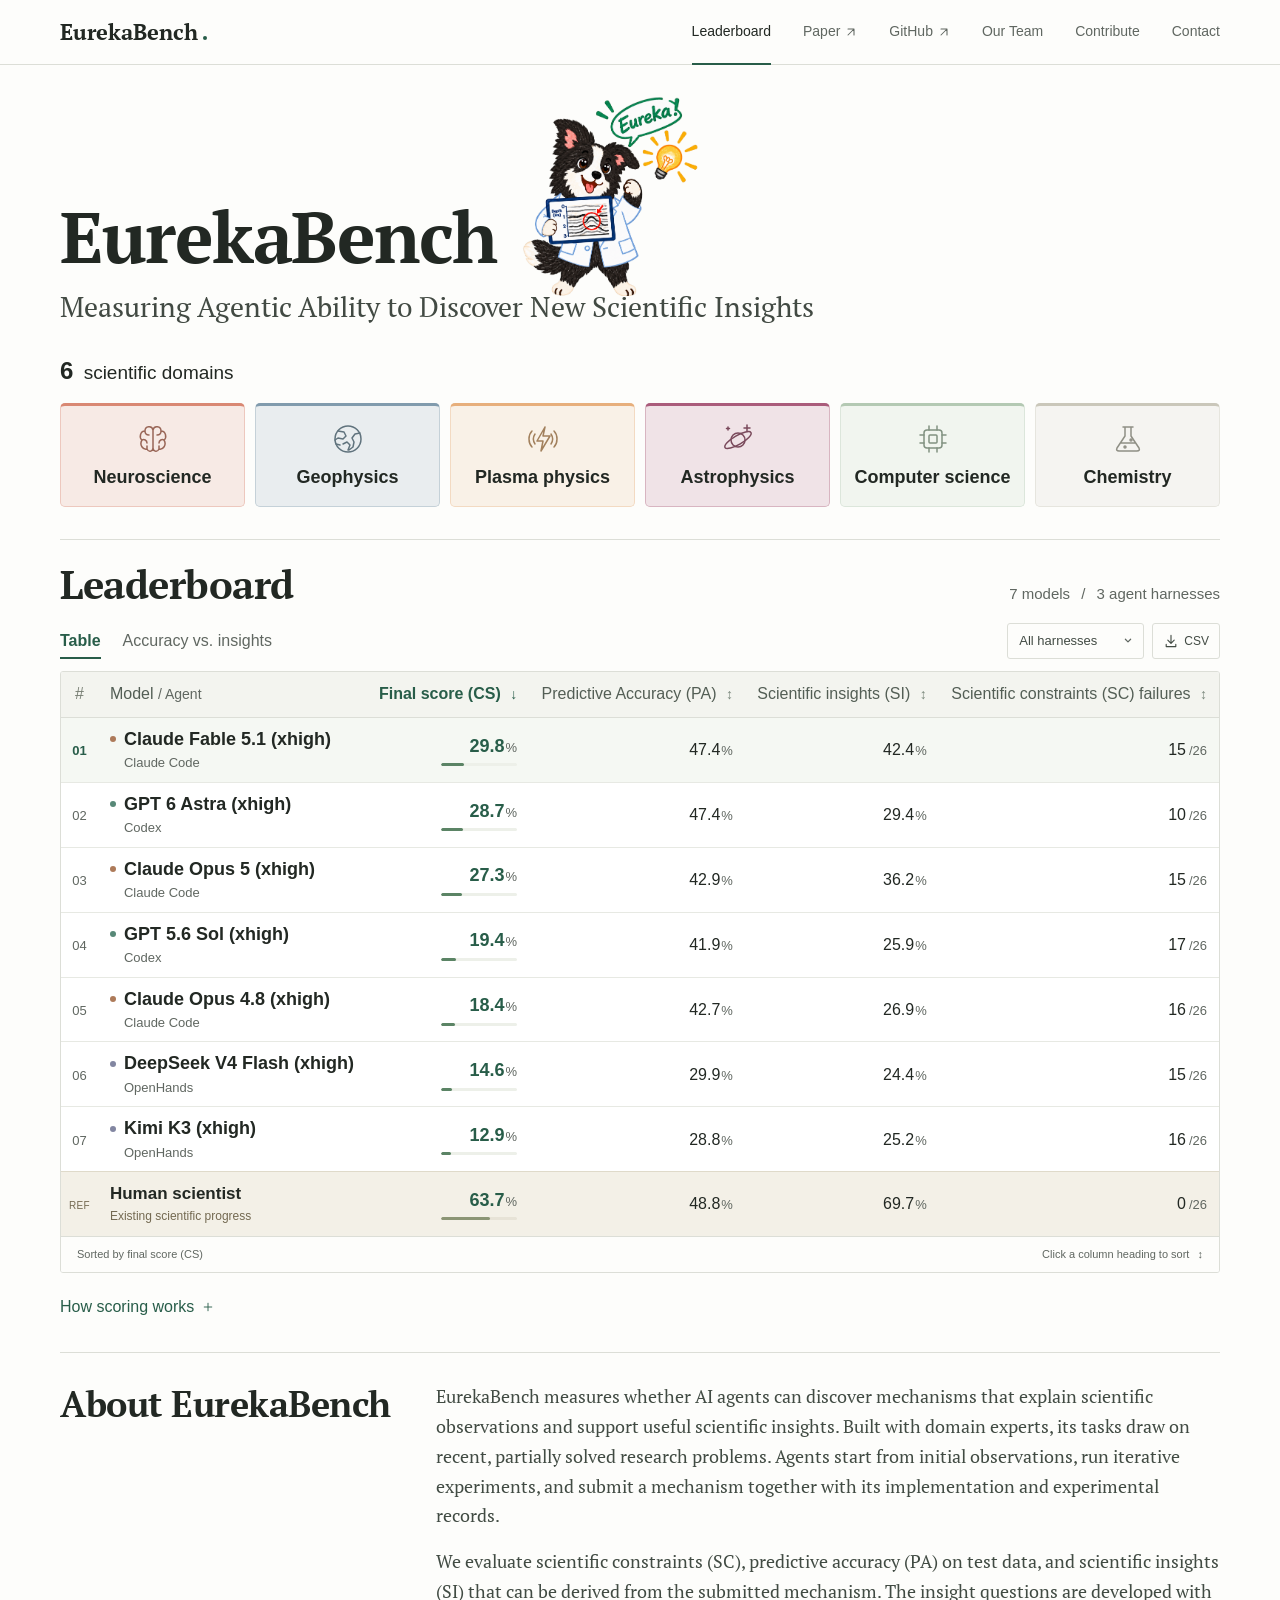
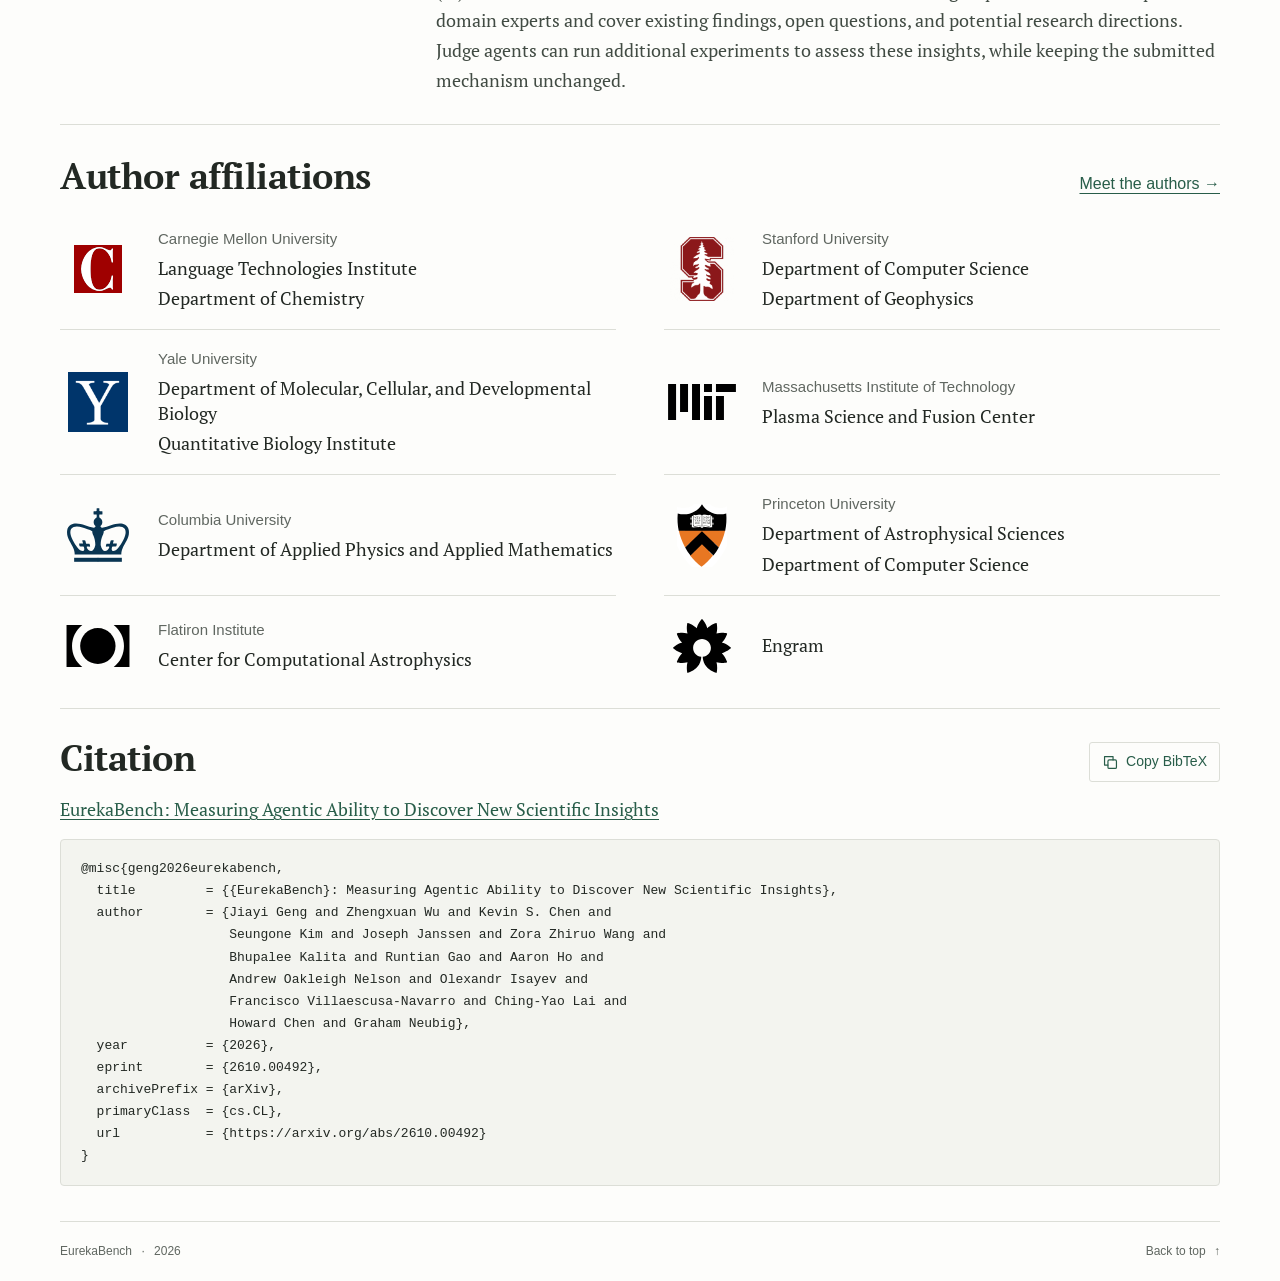
==== commit 4b7a40ed: "update" ====
--- a/index.html
+++ b/index.html
@@ -45,11 +45,11 @@
           </div>
           <ul class="domain-list" aria-label="Scientific domains">
             <li class="domain-neuroscience"><svg aria-hidden="true" viewBox="0 0 32 32"><path d="M16 7c-1-5-8-4-8 1-5 0-6 7-3 9-3 5 1 10 5 9 2 4 6 2 6-1V7Zm0 0c1-5 8-4 8 1 5 0 6 7 3 9 3 5-1 10-5 9-2 4-6 2-6-1V7ZM8 8c0 3 2 4 4 4M5 17c2-1 5 0 5 3m0 6v-3m14-15c0 3-2 4-4 4m7 5c-2-1-5 0-5 3m0 6v-3"/></svg><span>Neuroscience</span></li>
+            <li class="domain-geophysics"><svg aria-hidden="true" viewBox="0 0 32 32"><circle cx="16" cy="16" r="13"/><path d="m6 8 6 1 2 4-3 3-5-1-3 2m25-7-5 1-3 4 2 4-1 5-4 3m-6-6 4-2 3 3-2 5M4 21l4 1"/></svg><span>Geophysics</span></li>
+            <li class="domain-plasma-physics"><svg aria-hidden="true" viewBox="0 0 32 32"><path d="m18 4-8 14h6l-2 10 9-15h-7l2-9ZM5 8c-4 4-4 12 0 16m22-16c4 4 4 12 0 16M8 11c-2 3-2 7 0 10m16-10c2 3 2 7 0 10"/></svg><span>Plasma physics</span></li>
+            <li class="domain-astrophysics"><svg aria-hidden="true" viewBox="0 0 32 32"><circle cx="16" cy="17" r="7"/><ellipse cx="16" cy="17" rx="15" ry="4.5" transform="rotate(-30 16 17)"/><path d="M25 2v6m-3-3h6M6 4v3M4.5 5.5h3"/></svg><span>Astrophysics</span></li>
             <li class="domain-computer-science"><svg aria-hidden="true" viewBox="0 0 32 32"><rect x="7" y="7" width="18" height="18" rx="3"/><rect x="12" y="12" width="8" height="8" rx="1"/><path d="M12 3v4m8-4v4m-8 18v4m8-4v4M3 12h4m-4 8h4m18-8h4m-4 8h4"/></svg><span>Computer science</span></li>
             <li class="domain-chemistry"><svg aria-hidden="true" viewBox="0 0 32 32"><path d="M11 4h10m-8 0v9L5 25c-1 2 0 3 2 3h18c2 0 3-1 2-3l-8-12V4M9 20h14"/><circle cx="13" cy="24" r="1"/><circle cx="19" cy="17" r="1"/></svg><span>Chemistry</span></li>
-            <li class="domain-astrophysics"><svg aria-hidden="true" viewBox="0 0 32 32"><circle cx="16" cy="17" r="7"/><ellipse cx="16" cy="17" rx="15" ry="4.5" transform="rotate(-30 16 17)"/><path d="M25 2v6m-3-3h6M6 4v3M4.5 5.5h3"/></svg><span>Astrophysics</span></li>
-            <li class="domain-geophysics"><svg aria-hidden="true" viewBox="0 0 32 32"><circle cx="16" cy="16" r="13"/><path d="m6 8 6 1 2 4-3 3-5-1-3 2m25-7-5 1-3 4 2 4-1 5-4 3m-6-6 4-2 3 3-2 5M4 21l4 1"/></svg><span>Geophysics</span></li>
-            <li class="domain-plasma-physics"><svg aria-hidden="true" viewBox="0 0 32 32"><path d="m18 4-8 14h6l-2 10 9-15h-7l2-9ZM5 8c-4 4-4 12 0 16m22-16c4 4 4 12 0 16M8 11c-2 3-2 7 0 10m16-10c2 3 2 7 0 10"/></svg><span>Plasma physics</span></li>
           </ul>
         </div>
       </div>
--- a/styles.css
+++ b/styles.css
@@ -193,7 +193,7 @@
 .contribute-intro { font: 400 18px/1.6 var(--serif); color: #414b43; margin-top: 9px; }
 .contribution-contact { margin-top: 25px; padding-bottom: 25px; border-bottom: 1px solid var(--line); }
 .contribute-section .contribution-contact h2, .contribute-section .contribution-direct-title { font-size: 32px; }
-.contribution-contact p, .contribution-direct-intro { max-width: 760px; margin-top: 9px; font: 400 18px/1.6 var(--serif); color: #414b43; }
+.contribution-contact p, .contribution-direct-intro { margin-top: 9px; font: 400 18px/1.6 var(--serif); color: #414b43; text-wrap: pretty; }
 .standalone-page .contribution-contact .contact-email { margin-top: 12px; }
 .contribution-direct-title { margin-top: 25px; }
 .contribution-kinds { display: flex; gap: 26px; margin-top: 15px; border-bottom: 1px solid var(--line); }
